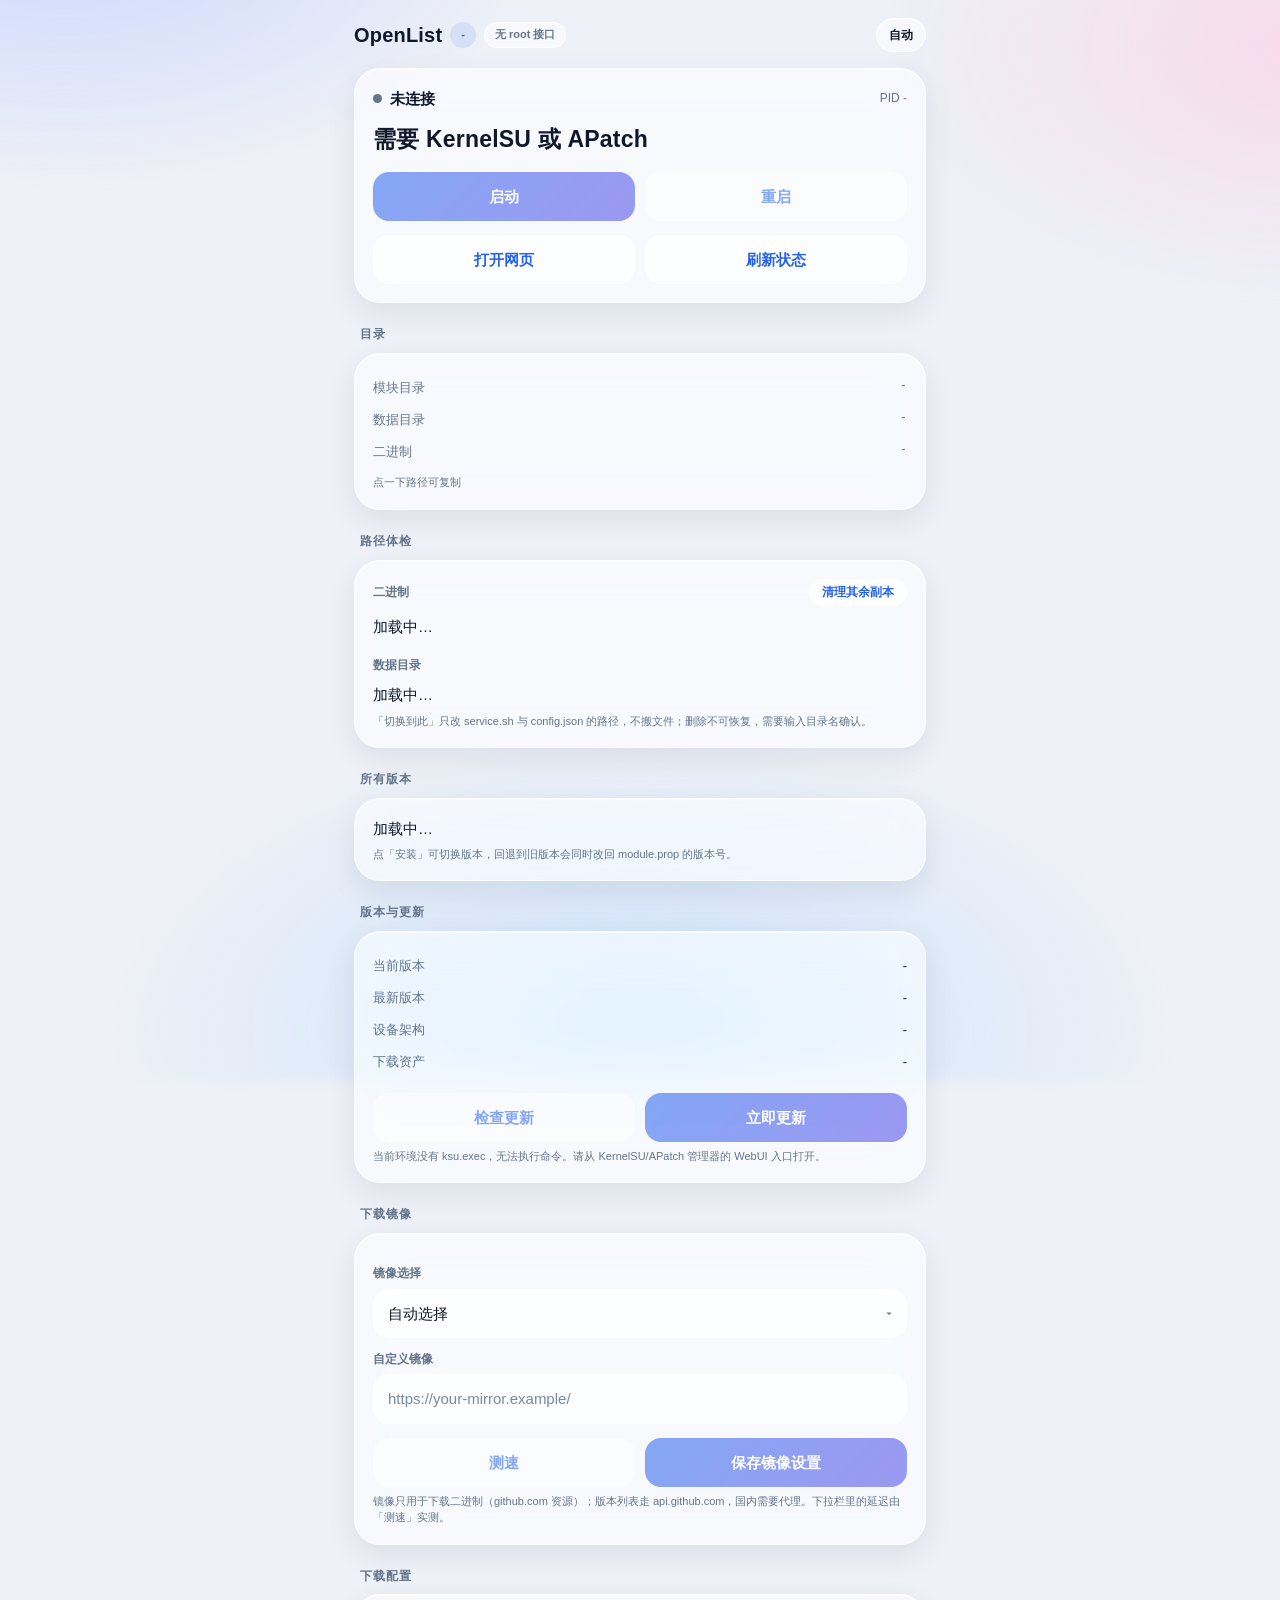
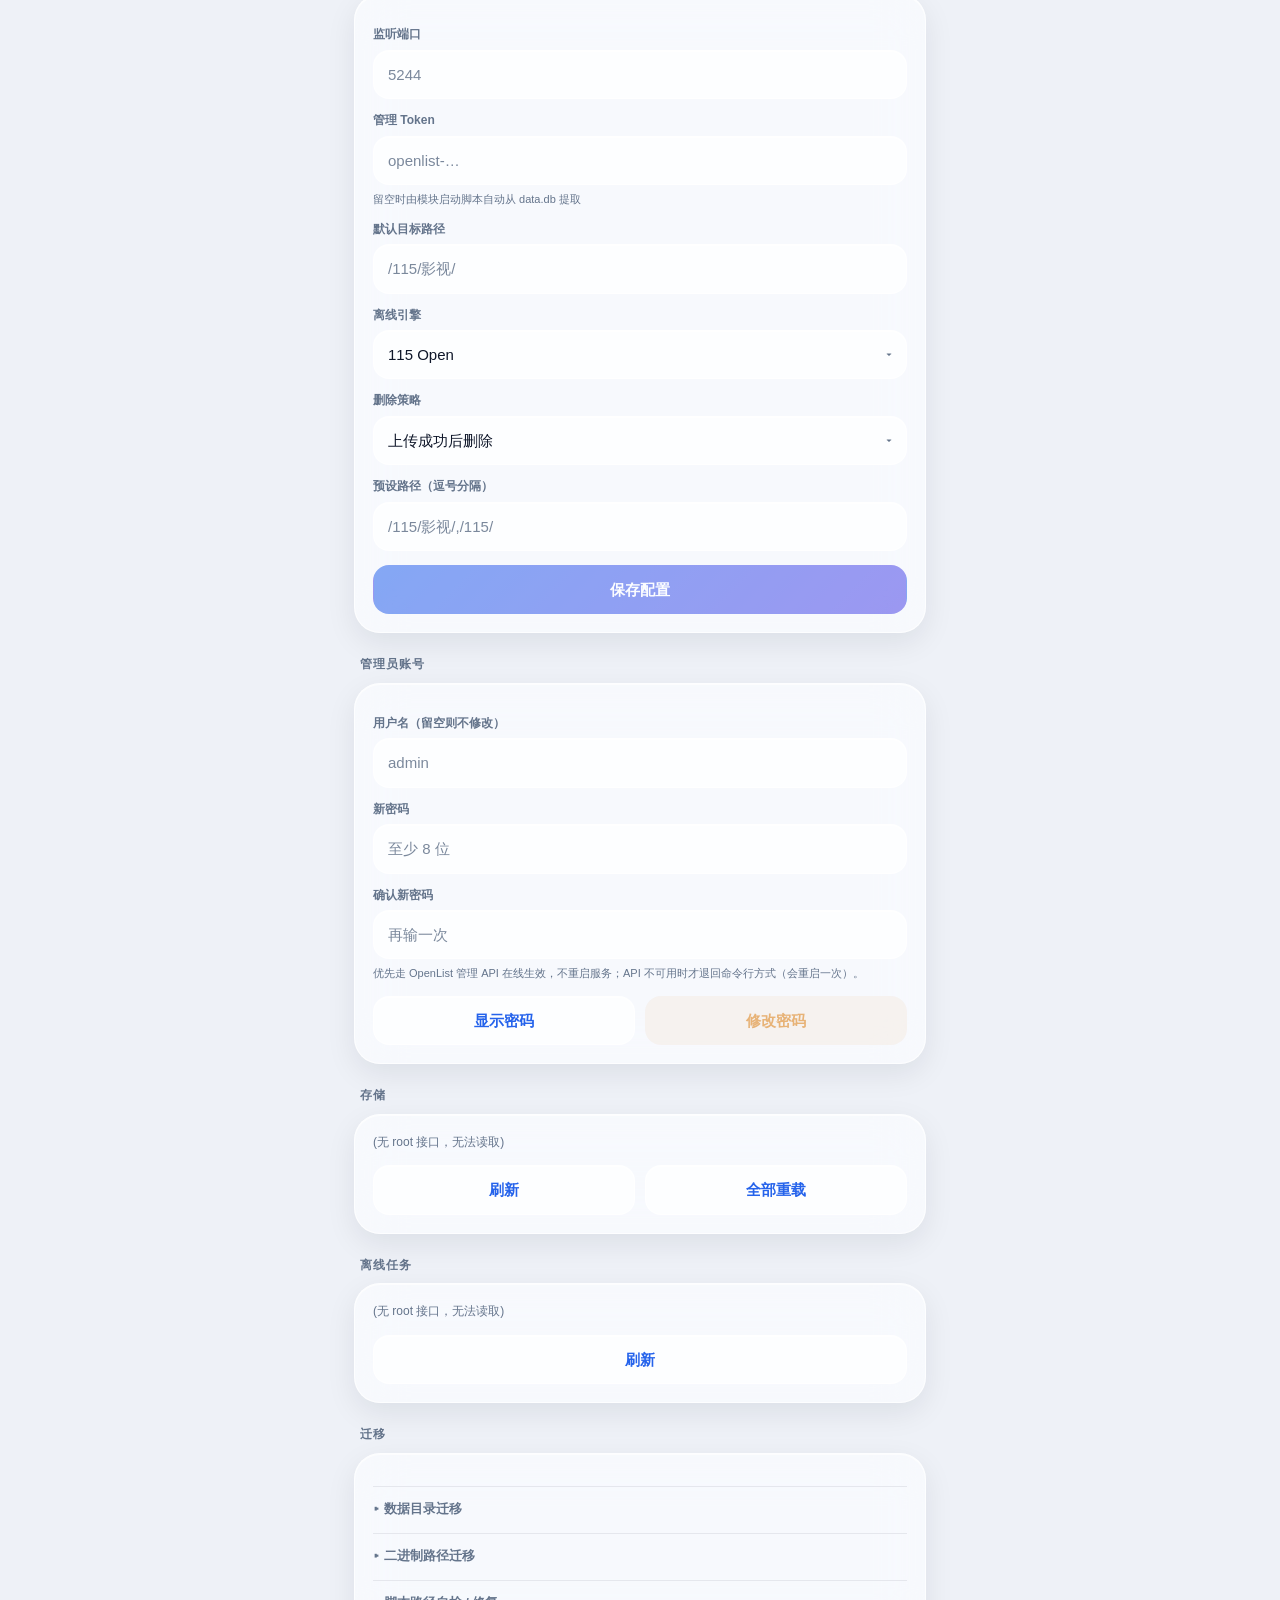
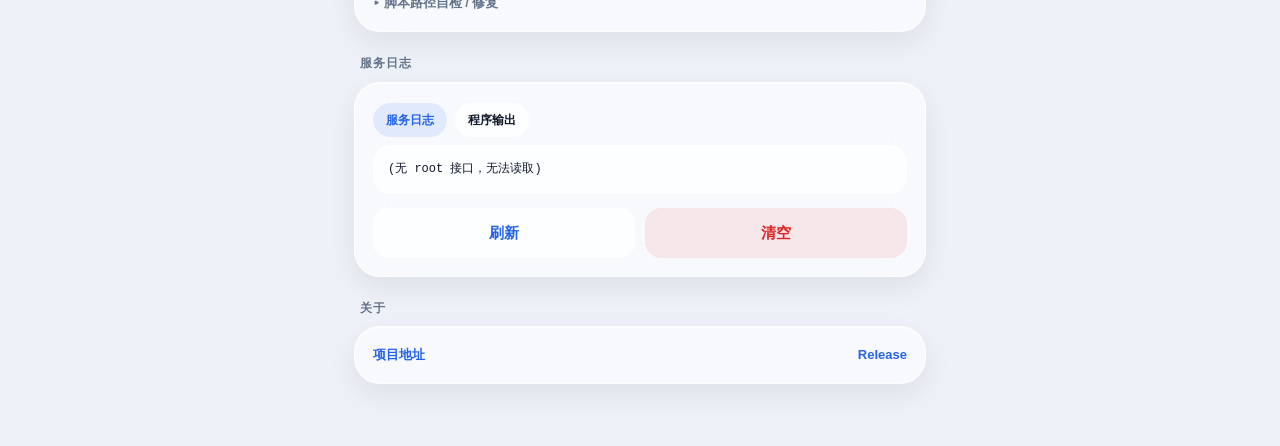
==== OpenList-Magisk/webroot/index.html @ 872f4b1c "fix(webui,update): 密码框输不进字；更新失败只剩一句空话 问题 1. 管理员账号的两个密码框（以及「管理 Token」框）在某些 WebUI 宿主里    完全输不进字符：光标可能在" ====
<!DOCTYPE html>
<html lang="zh-CN">
<head>
<meta charset="utf-8">
<meta name="viewport" content="width=device-width, initial-scale=1, viewport-fit=cover">
<title>OpenList 控制台</title>
<link rel="stylesheet" href="./style.css">
</head>
<body>

<div class="top">
  <h1>OpenList</h1>
  <span class="chip" id="verChip">-</span>
  <span class="chip gray" id="modeChip">检测中</span>
  <button class="theme-btn" id="themeBtn">自动</button>
</div>

<!-- 状态 -->
<div class="card">
  <div class="row">
    <div class="row left" style="gap:8px">
      <span class="dot" id="stateDot"></span>
      <span id="stateText" style="font-weight:600">检测中…</span>
    </div>
    <span class="muted" id="pidText">PID -</span>
  </div>
  <div class="addr" id="addrText">--</div>
  <div class="btns">
    <button id="toggleBtn" disabled>启动</button>
    <button class="ghost" id="restartBtn">重启</button>
  </div>
  <div class="btns">
    <button class="ghost" id="openBtn">打开网页</button>
    <button class="ghost" id="refreshBtn">刷新状态</button>
  </div>
</div>

<!-- 目录 -->
<h2>目录</h2>
<div class="card">
  <div class="kv"><span>模块目录</span><span class="path" id="modDirText">-</span></div>
  <div class="kv"><span>数据目录</span><span class="path" id="dataDirText">-</span></div>
  <div class="kv"><span>二进制</span><span class="path" id="binText">-</span></div>
  <div class="hint">点一下路径可复制</div>
</div>

<!-- 路径体检 -->
<h2>路径体检</h2>
<div class="card">
  <div class="scan-group">
    <div class="scan-title">
      <span>二进制</span>
      <button class="mini ghost" id="cleanBinsBtn">清理其余副本</button>
    </div>
    <div class="scan-list" id="scanBins">加载中…</div>
  </div>
  <div class="scan-group">
    <div class="scan-title"><span>数据目录</span></div>
    <div class="scan-list" id="scanData">加载中…</div>
  </div>
  <div class="hint">「切换到此」只改 service.sh 与 config.json 的路径，不搬文件；删除不可恢复，需要输入目录名确认。</div>
</div>

<!-- 所有版本 -->
<h2>所有版本</h2>
<div class="card">
  <div class="verlist" id="verList">加载中…</div>
  <div class="hint">点「安装」可切换版本，回退到旧版本会同时改回 module.prop 的版本号。</div>
</div>

<!-- 更新 -->
<h2>版本与更新</h2>
<div class="card">
  <div class="kv"><span>当前版本</span><span id="curVer">-</span></div>
  <div class="kv"><span>最新版本</span><span id="latestVer">-</span></div>
  <div class="kv"><span>设备架构</span><span id="abiText">-</span></div>
  <div class="kv"><span>下载资产</span><span id="assetText">-</span></div>
  <div class="btns">
    <button class="ghost" id="checkBtn">检查更新</button>
    <button id="updateBtn" disabled>立即更新</button>
  </div>
  <div class="progress" id="updateProgress"><i></i></div>
  <div class="hint" id="updateHint">下载与校验在服务运行中完成，仅在替换二进制前短暂停服务，启动失败会自动用 .bak 回滚。</div>
  <div class="warnbox" id="updateWarn" style="display:none"></div>
</div>

<!-- 下载镜像 -->
<h2>下载镜像</h2>
<div class="card">
  <label>镜像选择</label>
  <div class="select" id="mirrorSelect" data-value="auto">
    <button type="button" class="select-btn">自动选择</button>
    <div class="select-menu" id="mirrorMenu" hidden></div>
  </div>
  <label>自定义镜像</label>
  <input id="mirrorCustom" placeholder="https://your-mirror.example/" autocomplete="off">
  <div class="btns">
    <button class="ghost" id="mirrorPing">测速</button>
    <button id="mirrorSave">保存镜像设置</button>
  </div>
  <div class="hint">镜像只用于下载二进制（github.com 资源）；版本列表走 api.github.com，国内需要代理。下拉栏里的延迟由「测速」实测。</div>
</div>

<!-- 下载配置 -->
<h2>下载配置</h2>
<div class="card">
  <label for="cfgPort">监听端口</label>
  <input id="cfgPort" inputmode="numeric" placeholder="5244">
  <label for="cfgToken">管理 Token</label>
  <input id="cfgToken" type="text" class="mask" placeholder="openlist-…" autocomplete="off" autocapitalize="off" spellcheck="false">
  <div class="hint">留空时由模块启动脚本自动从 data.db 提取</div>
  <label for="cfgPath">默认目标路径</label>
  <input id="cfgPath" placeholder="/115/影视/">
  <label>离线引擎</label>
  <div class="select" id="toolSelect" data-value="115 Open">
    <button type="button" class="select-btn">115 Open</button>
    <div class="select-menu" hidden>
      <button type="button" data-value="115 Open">115 Open</button>
      <button type="button" data-value="115 Cloud">115 Cloud</button>
      <button type="button" data-value="PikPak">PikPak</button>
      <button type="button" data-value="qBittorrent">qBittorrent</button>
      <button type="button" data-value="Transmission">Transmission</button>
    </div>
  </div>
  <label>删除策略</label>
  <div class="select" id="policySelect" data-value="delete_on_upload_succeed">
    <button type="button" class="select-btn">上传成功后删除</button>
    <div class="select-menu" hidden>
      <button type="button" data-value="delete_on_upload_succeed">上传成功后删除</button>
      <button type="button" data-value="delete_never">从不删除</button>
      <button type="button" data-value="delete_always">总是删除</button>
    </div>
  </div>
  <label>预设路径（逗号分隔）</label>
  <input id="cfgPresets" placeholder="/115/影视/,/115/">
  <div class="btns">
    <button id="saveCfgBtn">保存配置</button>
  </div>
</div>

<!-- 改密 -->
<h2>管理员账号</h2>
<div class="card">
  <label for="newUser">用户名（留空则不修改）</label>
  <input id="newUser" type="text" autocomplete="off" autocapitalize="off" spellcheck="false" placeholder="admin">
  <label for="newPwd">新密码</label>
  <input id="newPwd" type="text" class="mask" autocomplete="off" autocapitalize="off" spellcheck="false" placeholder="至少 8 位">
  <label for="newPwd2">确认新密码</label>
  <input id="newPwd2" type="text" class="mask" autocomplete="off" autocapitalize="off" spellcheck="false" placeholder="再输一次">
  <div class="hint">优先走 OpenList 管理 API 在线生效，不重启服务；API 不可用时才退回命令行方式（会重启一次）。</div>
  <div class="btns">
    <button class="ghost" id="pwdEye" type="button">显示密码</button>
    <button class="warn" id="pwdBtn">修改密码</button>
  </div>
</div>

<!-- 存储 -->
<h2>存储</h2>
<div class="card">
  <div id="storageList" class="muted">加载中…</div>
  <div class="btns">
    <button class="ghost" id="storageRefresh">刷新</button>
    <button class="ghost" id="storageReload">全部重载</button>
  </div>
</div>

<!-- 离线任务 -->
<h2>离线任务</h2>
<div class="card">
  <div id="taskList" class="muted">加载中…</div>
  <div class="btns">
    <button class="ghost" id="taskRefresh">刷新</button>
  </div>
</div>

<!-- 迁移 -->
<h2>迁移</h2>
<div class="card">
  <details>
    <summary>数据目录迁移</summary>
    <div class="chips" id="dataDirChips">
      <button type="button" class="chip-btn" data-path="/data/adb/openlist">/data/adb/openlist</button>
      <button type="button" class="chip-btn" data-path="/sdcard/Android/openlist">/sdcard/Android/openlist</button>
    </div>
    <div class="hint">点选目标目录即可（当前使用中的不会显示）。目标必须为空目录或不存在。</div>
    <div class="warnbox">会停止服务 → 复制 → 校验文件数与 data.db → 修改 service.sh → 启动。跨分区（/data → /sdcard）会丢失属主权限，SQLite 性能也会下降。</div>
    <div class="btns"><button class="warn" id="migrateDataBtn">开始迁移</button></div>
  </details>
  <details>
    <summary>二进制路径迁移</summary>
    <div class="chips" id="binChips">
      <button type="button" class="chip-btn" data-path="/data/adb/openlist/bin/openlist">/data/adb/openlist/bin</button>
      <button type="button" class="chip-btn" data-path="/data/adb/modules/openlist/bin/openlist">模块 bin</button>
      <button type="button" class="chip-btn" data-path="/data/adb/modules/openlist/system/bin/openlist">模块 system/bin</button>
    </div>
    <div class="hint">点选目标位置即可（当前使用中的不会显示）。</div>
    <div class="warnbox">会停止服务 → 复制 → chmod → 修改 service.sh / action.sh → 删除旧位置的二进制 → 启动。</div>
    <div class="btns"><button class="warn" id="migrateBinBtn">开始迁移</button></div>
  </details>
  <details>
    <summary>脚本路径自检 / 修复</summary>
    <div class="hint">迁移后如果 service.sh、action.sh 或 config.json 还指向旧路径，点这里一次性对齐。</div>
    <div class="btns"><button class="ghost" id="fixPathsBtn">检查并修复</button></div>
  </details>
</div>

<!-- 日志 -->
<h2>服务日志</h2>
<div class="card">
  <div class="chips" id="logTabs">
    <button type="button" class="chip-btn active" data-log="service">服务日志</button>
    <button type="button" class="chip-btn" data-log="openlist">程序输出</button>
  </div>
  <pre id="logBox">加载中…</pre>
  <div class="btns">
    <button class="ghost" id="logRefresh">刷新</button>
    <button class="danger" id="logClear">清空</button>
  </div>
</div>

<!-- 关于 -->
<h2>关于</h2>
<div class="card">
  <div class="row">
    <a class="link" href="https://github.com/Alien-Et/OpenList-Magisk" target="_blank" rel="noreferrer">项目地址</a>
    <a class="link" href="https://github.com/Alien-Et/OpenList-Magisk/releases/latest" target="_blank" rel="noreferrer">Release</a>
  </div>
</div>

<div class="toast" id="toast"></div>
<script src="./app.js"></script>
</body>
</html>
---- OpenList-Magisk/webroot/style.css ----
/* OpenList WebUI - glass / large radius / auto theme */

:root,
:root[data-theme="light"]{
  color-scheme: light;
  --bg:#eef1f7;
  --blob-1:rgba(199,210,254,.85);
  --blob-2:rgba(251,207,232,.70);
  --blob-3:rgba(191,219,254,.75);
  --glass:rgba(255,255,255,.58);
  --glass-strong:rgba(255,255,255,.72);
  --glass-border:rgba(255,255,255,.72);
  --card-solid:rgba(255,255,255,.97);
  --text:#0f172a;
  --sub:#64748b;
  --line:rgba(15,23,42,.08);
  --primary:#2563eb;
  --primary-2:#4f46e5;
  --primary-soft:rgba(37,99,235,.10);
  --ok:#16a34a;
  --warn:#d97706;
  --err:#dc2626;
  --err-soft:rgba(220,38,38,.09);
  --warn-soft:rgba(217,119,6,.10);
  --shadow:0 10px 30px rgba(15,23,42,.08);
  --inner:inset 0 1px 0 rgba(255,255,255,.65);
}

:root[data-theme="dark"]{
  color-scheme: dark;
  --bg:#070a10;
  --blob-1:rgba(30,58,138,.55);
  --blob-2:rgba(76,29,149,.45);
  --blob-3:rgba(13,148,136,.35);
  --glass:rgba(22,27,38,.56);
  --glass-strong:rgba(26,32,45,.72);
  --glass-border:rgba(255,255,255,.08);
  --card-solid:#151a23;
  --text:#e8edf5;
  --sub:#94a3b8;
  --line:rgba(255,255,255,.08);
  --primary:#60a5fa;
  --primary-2:#818cf8;
  --primary-soft:rgba(96,165,250,.14);
  --ok:#4ade80;
  --warn:#fbbf24;
  --err:#f87171;
  --err-soft:rgba(248,113,113,.12);
  --warn-soft:rgba(251,191,36,.12);
  --shadow:0 18px 40px rgba(0,0,0,.45);
  --inner:inset 0 1px 0 rgba(255,255,255,.06);
}

*{box-sizing:border-box;-webkit-tap-highlight-color:transparent}
html,body{margin:0;padding:0;min-height:100%}

body{
  position:relative;
  background:var(--bg);
  color:var(--text);
  font:15px/1.55 -apple-system,BlinkMacSystemFont,"Segoe UI",Roboto,"Noto Sans SC",sans-serif;
  padding:18px 14px 48px;
  padding-bottom:calc(48px + env(safe-area-inset-bottom));
  max-width:600px;
  margin:0 auto;
  transition:background .25s ease,color .25s ease;
  overflow-x:hidden;
}

/* 背景光斑，让毛玻璃有东西可糊 */
body::before{
  content:"";
  position:fixed;
  inset:-20%;
  z-index:-1;
  pointer-events:none;
  background:
    radial-gradient(38% 30% at 18% 8%, var(--blob-1) 0%, transparent 70%),
    radial-gradient(34% 28% at 88% 18%, var(--blob-2) 0%, transparent 72%),
    radial-gradient(40% 32% at 50% 96%, var(--blob-3) 0%, transparent 74%);
  filter:blur(6px);
  transition:background .25s ease;
}

h1{font-size:20px;margin:0;font-weight:700;letter-spacing:.2px}
h2{font-size:12px;margin:22px 6px 9px;font-weight:700;color:var(--sub);letter-spacing:.08em}

.top{display:flex;align-items:center;gap:8px;margin-bottom:16px;flex-wrap:wrap}
.chip{
  font-size:11px;padding:3px 10px;border-radius:999px;
  background:var(--primary-soft);color:var(--primary);font-weight:600;
  border:1px solid transparent;
}
.chip.gray{background:var(--glass);color:var(--sub);border-color:var(--glass-border)}

.theme-btn{
  margin-left:auto;flex:none;min-width:auto;min-height:34px;
  padding:6px 12px;font-size:12px;font-weight:600;border-radius:999px;
  background:var(--glass);color:var(--text);border:1px solid var(--glass-border);
  -webkit-backdrop-filter:blur(18px) saturate(160%);
  backdrop-filter:blur(18px) saturate(160%);
  box-shadow:var(--inner);
}
.theme-btn:active{transform:scale(.96)}

/* 卡片：毛玻璃 + 大圆角 */
.card{
  position:relative;
  background:var(--glass);
  border:1px solid var(--glass-border);
  border-radius:26px;
  padding:18px;
  margin-bottom:14px;
  box-shadow:var(--shadow), var(--inner);
  -webkit-backdrop-filter:blur(24px) saturate(170%);
  backdrop-filter:blur(24px) saturate(170%);
  transition:background .25s ease,border-color .25s ease;
}

@supports not ((-webkit-backdrop-filter:blur(1px)) or (backdrop-filter:blur(1px))){
  .card,.theme-btn,.toast{background:var(--card-solid)}
}

.row{display:flex;align-items:center;justify-content:space-between;gap:10px}
.row.left{justify-content:flex-start}
.dot{width:9px;height:9px;border-radius:50%;background:var(--sub);flex:none}
.dot.on{background:var(--ok);box-shadow:0 0 0 4px rgba(74,222,128,.18)}
.dot.off{background:var(--err);box-shadow:0 0 0 4px var(--err-soft)}

.addr{font-size:23px;font-weight:700;margin:12px 0 6px;word-break:break-all;letter-spacing:.2px}
.meta{font-size:12px;color:var(--sub);display:flex;gap:14px;flex-wrap:wrap}
.meta span{max-width:100%;word-break:break-all}

.btns{display:flex;gap:10px;margin-top:14px;flex-wrap:wrap}

button{
  font:inherit;border:1px solid transparent;border-radius:16px;
  padding:12px 14px;font-weight:600;cursor:pointer;
  background:linear-gradient(135deg,var(--primary),var(--primary-2));
  color:#fff;flex:1;min-width:120px;min-height:46px;
  transition:transform .14s ease,opacity .14s ease;
  box-shadow:0 6px 16px rgba(37,99,235,.22);
}
button:active{transform:scale(.97)}
button:disabled{opacity:.55;cursor:default;transform:none;box-shadow:none}
button.ghost{
  background:var(--glass-strong);color:var(--primary);
  border-color:var(--glass-border);box-shadow:var(--inner);
}
button.danger{background:var(--err-soft);color:var(--err);border-color:transparent;box-shadow:none}
button.warn{background:var(--warn-soft);color:var(--warn);border-color:transparent;box-shadow:none}

label{display:block;font-size:12px;color:var(--sub);margin:12px 0 6px;font-weight:600}
input,select,textarea{
  width:100%;font:inherit;color:var(--text);
  background:var(--glass-strong);
  border:1px solid var(--glass-border);
  border-radius:16px;padding:12px 14px;outline:none;
  box-shadow:var(--inner);
  transition:border-color .15s ease;
}
input:focus,select:focus,textarea:focus{border-color:var(--primary)}
input::placeholder,textarea::placeholder{color:var(--sub);opacity:.85}
/* 密码类输入框不再用 type=password：部分 WebView 的自带密码管理器/自动填充
   会抢焦点甚至让输入框变成不可输入。改成 text + 文字遮罩，行为一致且可控 */
.mask{-webkit-text-security:disc}
.mask.reveal{-webkit-text-security:none}
/* 下拉框：部分 WebView 的 option 弹层不继承页面配色，单独指定 */
select{
  background:var(--card-solid);
  color:var(--text);
  -webkit-appearance:menulist;
  appearance:auto;
}
select option,
select optgroup{
  background:var(--card-solid);
  color:var(--text);
}

/* 自定义下拉：不用原生 select，避免系统弹层白底白字 */
[hidden]{display:none !important}
.select{position:relative}
.select-btn{
  flex:none;min-width:0;width:100%;
  background:var(--glass-strong);color:var(--text);
  border:1px solid var(--glass-border);border-radius:16px;
  padding:12px 14px;min-height:46px;
  display:flex;align-items:center;justify-content:space-between;
  box-shadow:var(--inner);font-weight:500;
}
.select-btn:active{transform:none}
.select-btn::after{content:"▾";color:var(--sub);margin-left:8px;font-size:12px}
.select-menu{
  position:absolute;left:0;right:0;top:calc(100% + 6px);z-index:20;
  background:var(--card-solid);border:1px solid var(--glass-border);
  border-radius:16px;padding:6px;box-shadow:var(--shadow);
  max-height:260px;overflow:auto;
}
.select-menu button{
  flex:none;min-width:0;width:100%;
  background:transparent;color:var(--text);border:0;box-shadow:none;
  border-radius:12px;padding:11px 12px;min-height:42px;
  text-align:left;font-weight:500;display:block;
}
.select-menu button:active{transform:none}
.select-menu button.active{background:var(--primary-soft);color:var(--primary)}
/* 镜像下拉：左边名字，右边延迟 */
.select-menu button{display:flex;align-items:center;justify-content:space-between;gap:10px}
.mname{min-width:0;overflow:hidden;text-overflow:ellipsis;white-space:nowrap}
.mlat{flex:none;font-size:12px;color:var(--sub);font-variant-numeric:tabular-nums}

/* 预设路径胶囊 */
.chips{display:flex;gap:8px;flex-wrap:wrap;margin:2px 0 8px}
.chip-btn{
  flex:none;min-width:0;min-height:34px;padding:7px 12px;
  font-size:12px;font-weight:600;border-radius:999px;
  background:var(--glass-strong);color:var(--text);
  border:1px solid var(--glass-border);box-shadow:none;
  text-align:left;
}
.chip-btn:active{transform:none}
.chip-btn.active{background:var(--primary-soft);color:var(--primary);border-color:transparent}
textarea{min-height:96px;font:12px/1.6 ui-monospace,SFMono-Regular,Menlo,monospace;resize:vertical}
.hint{font-size:11px;color:var(--sub);margin-top:6px;line-height:1.5}

pre{
  background:var(--glass-strong);border:1px solid var(--glass-border);
  border-radius:18px;padding:14px;
  font:12px/1.6 ui-monospace,SFMono-Regular,Menlo,monospace;
  overflow:auto;max-height:300px;white-space:pre-wrap;word-break:break-all;margin:0;
  box-shadow:var(--inner);
}

.toast{
  position:fixed;left:50%;bottom:30px;transform:translateX(-50%) translateY(14px);
  background:var(--glass-strong);color:var(--text);
  border:1px solid var(--glass-border);
  -webkit-backdrop-filter:blur(24px) saturate(170%);
  backdrop-filter:blur(24px) saturate(170%);
  padding:11px 18px;border-radius:999px;font-size:13px;font-weight:500;
  opacity:0;pointer-events:none;transition:.22s;max-width:86vw;text-align:center;
  z-index:9;box-shadow:var(--shadow);
}
.toast.show{opacity:1;transform:translateX(-50%) translateY(0)}
.toast.err{color:var(--err);border-color:rgba(248,113,113,.4)}

.link{color:var(--primary);text-decoration:none;font-size:13px;font-weight:600}
.muted{color:var(--sub);font-size:12px}

.kv{display:flex;justify-content:space-between;gap:12px;font-size:13px;padding:6px 0}
.kv span:first-child{color:var(--sub);flex:none}
.kv span:last-child{text-align:right;word-break:break-all}

.badge{font-size:11px;padding:2px 8px;border-radius:999px;background:var(--primary-soft);color:var(--primary);font-weight:600}
.badge.ok{background:rgba(22,163,74,.12);color:var(--ok)}
.badge.err{background:var(--err-soft);color:var(--err)}

details{border-top:1px solid var(--line);padding-top:12px;margin-top:14px}
summary{cursor:pointer;font-size:13px;font-weight:600;color:var(--sub);list-style:none}
summary::-webkit-details-marker{display:none}
summary::before{content:"▸ ";color:var(--sub)}
details[open] summary::before{content:"▾ "}

.warnbox{
  font-size:12px;color:var(--warn);background:var(--warn-soft);
  border:1px solid rgba(217,119,6,.22);border-radius:16px;
  padding:10px 12px;margin-top:12px;line-height:1.55;
}

.progress{height:5px;border-radius:3px;background:var(--line);overflow:hidden;margin-top:12px;display:none}
.progress.show{display:block}
.progress i{display:block;height:100%;width:35%;border-radius:3px;background:linear-gradient(90deg,var(--primary),var(--primary-2));animation:slide 1.1s infinite ease-in-out}
@keyframes slide{0%{margin-left:-35%}100%{margin-left:100%}}

@media (max-width:380px){
  body{padding:14px 10px 40px}
  .card{padding:15px;border-radius:22px}
  .addr{font-size:20px}
}

/* ---------- 目录路径 ---------- */
.path{
  font-family:ui-monospace,SFMono-Regular,Menlo,Consolas,monospace;
  font-size:12px;
  color:var(--sub);
  max-width:66%;
  word-break:break-all;
  text-align:right;
  line-height:1.45;
  cursor:pointer;
  user-select:none;
}
.path:active{opacity:.55}

/* ---------- 版本列表 ---------- */
.verlist{
  max-height:52vh;
  overflow-y:auto;
  -webkit-overflow-scrolling:touch;
}
.verrow{
  display:flex;
  align-items:center;
  gap:10px;
  padding:9px 0;
  border-bottom:1px solid var(--line);
}
.verrow:last-child{border-bottom:0}
.verrow .ver{
  font-weight:600;
  font-size:14px;
  font-variant-numeric:tabular-nums;
}
.verrow .date{
  flex:1;
  font-size:12px;
  color:var(--sub);
  font-variant-numeric:tabular-nums;
}
.verrow .chip{margin-left:auto}
button.mini{
  margin-left:auto;
  flex:0 0 auto;
  min-width:0;
  padding:5px 12px;
  font-size:12px;
  border-radius:999px;
  min-height:0;
  line-height:1.25;
}

/* ---------- 路径体检 ---------- */
.scan-group + .scan-group{margin-top:18px}
.scan-title{
  display:flex;align-items:center;justify-content:space-between;gap:10px;
  font-size:12px;font-weight:600;color:var(--sub);margin-bottom:9px;
}
.scan-list{display:flex;flex-direction:column;gap:9px}
.scanitem{
  padding:11px 13px;border-radius:18px;
  background:var(--glass-strong);
  border:1px solid var(--glass-border);
  box-shadow:var(--inner);
}
.scanpath{
  font-family:ui-monospace,SFMono-Regular,Menlo,Consolas,monospace;
  font-size:12px;color:var(--text);
  word-break:break-all;line-height:1.55;cursor:pointer;
}
.scanpath:active{opacity:.6}
.scanfoot{
  display:flex;align-items:center;gap:8px;flex-wrap:wrap;
  margin-top:9px;
}
.scanfoot .scanmeta{
  flex:1;min-width:0;font-size:12px;color:var(--sub);
  font-variant-numeric:tabular-nums;
}
.scanfoot .chip{margin:0}
.scanacts{display:flex;gap:8px;flex-wrap:wrap;margin-top:9px}
.scanconfirm{
  margin-top:10px;padding:11px 12px;border-radius:15px;
  background:var(--err-soft);
}
.scanconfirm .hint{color:var(--err);word-break:break-all;margin:0}
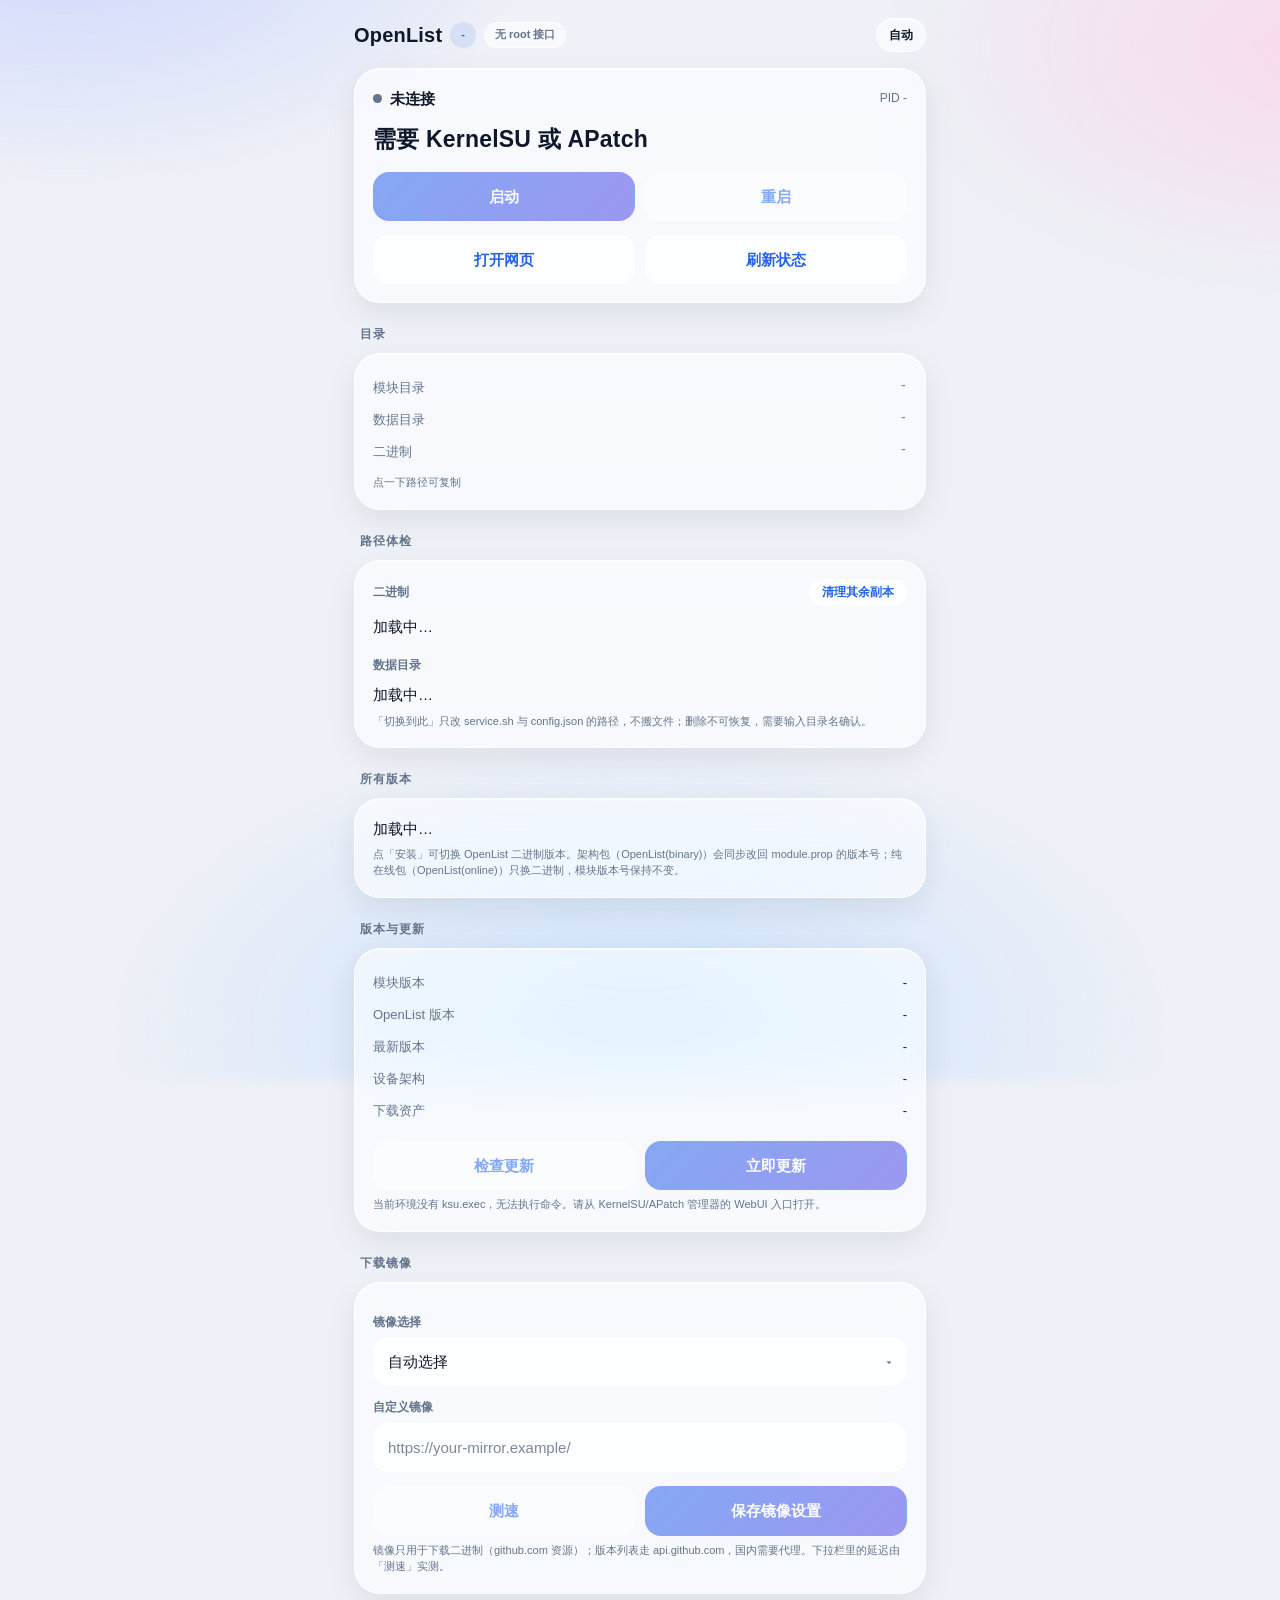
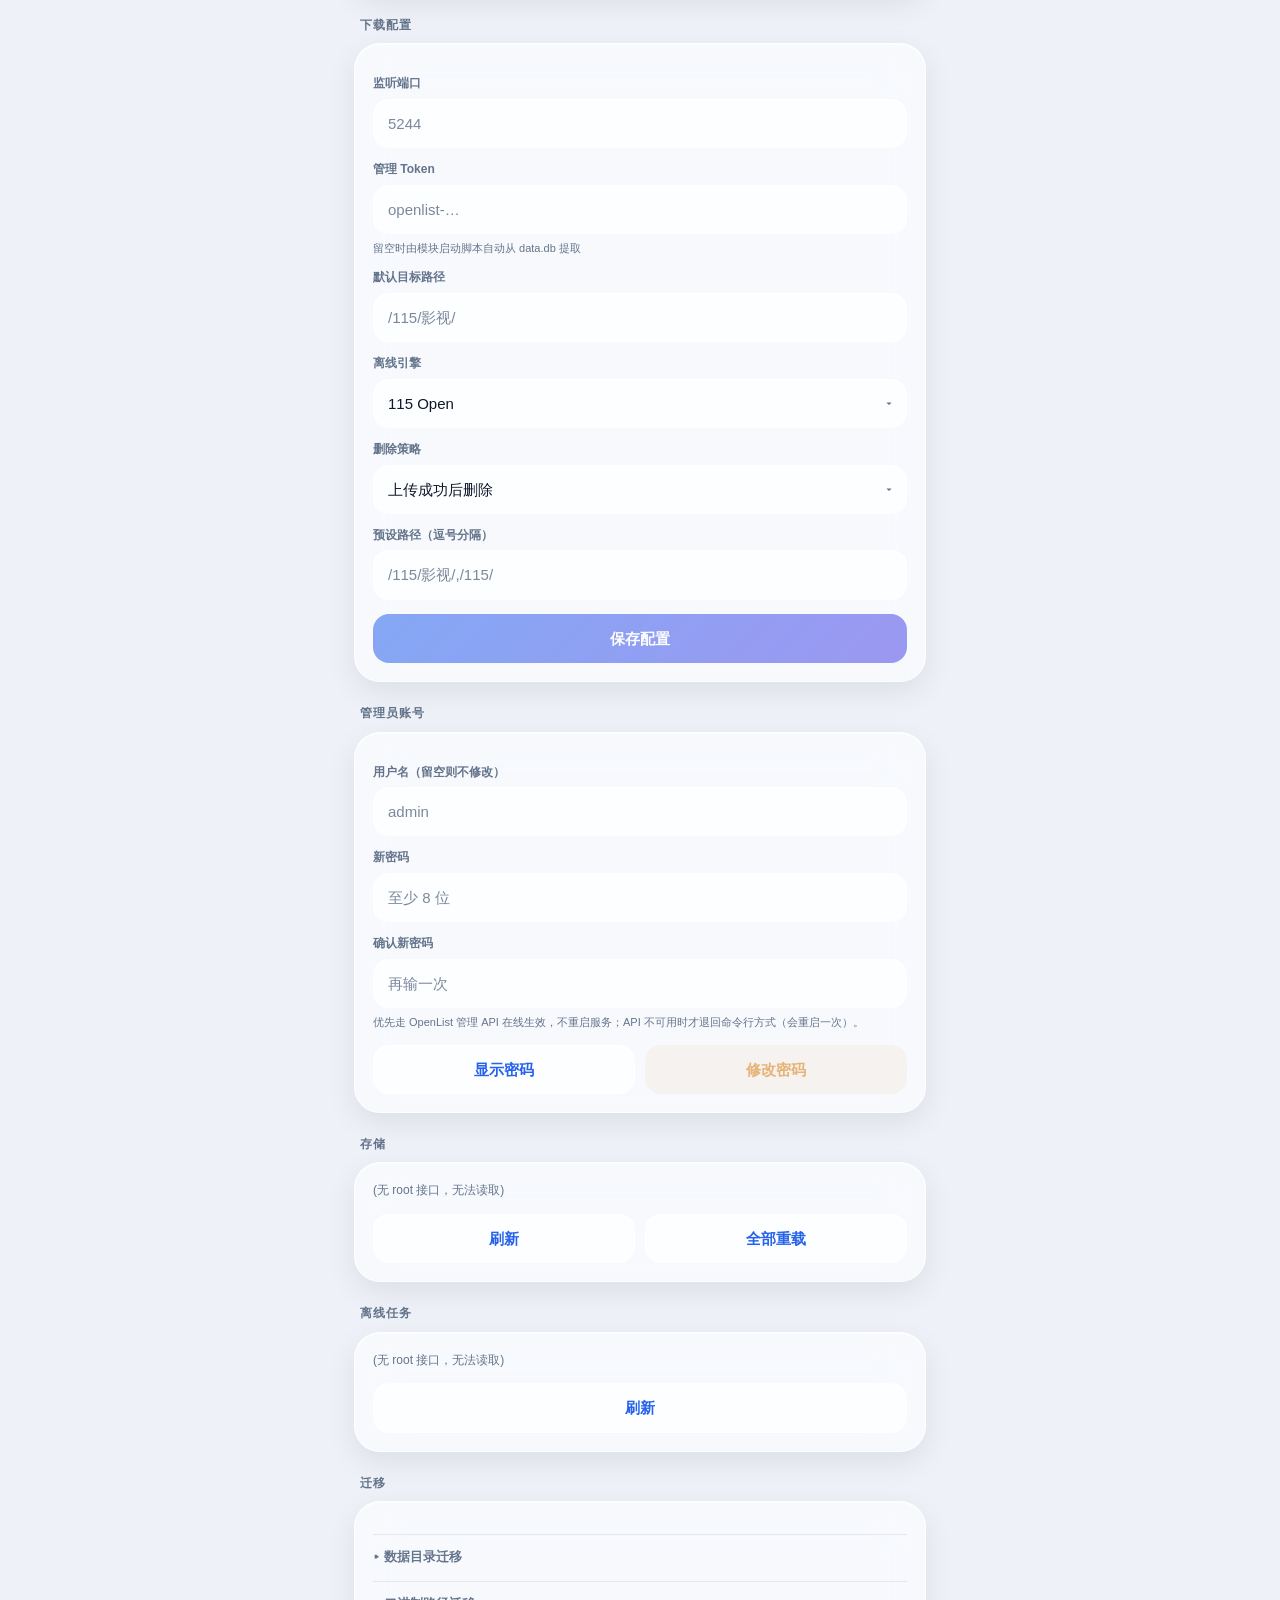
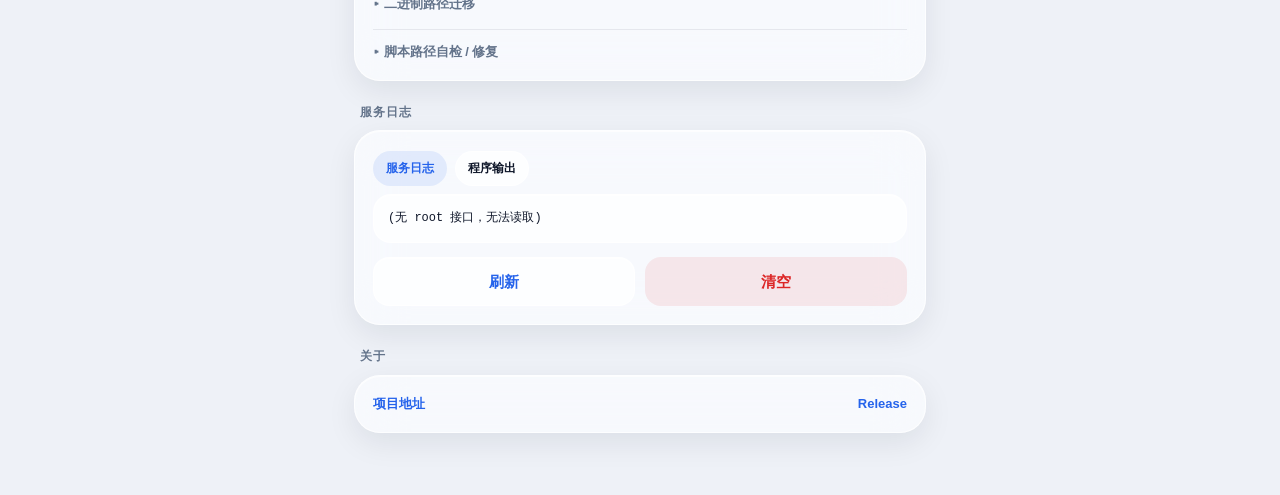
==== commit ddb74bb0: "fix(webui,install): 切换提示卡住、online 版本号被顶掉、端口改完不生效等 6 项 问题： 1. WebUI 切换 OpenList 二进制版本后，提示条一直停在「正在切换到 " ====
--- a/OpenList-Magisk/webroot/index.html
+++ b/OpenList-Magisk/webroot/index.html
@@ -65,13 +65,14 @@
 <h2>所有版本</h2>
 <div class="card">
   <div class="verlist" id="verList">加载中…</div>
-  <div class="hint">点「安装」可切换版本，回退到旧版本会同时改回 module.prop 的版本号。</div>
+  <div class="hint">点「安装」可切换 OpenList 二进制版本。架构包（OpenList(binary)）会同步改回 module.prop 的版本号；纯在线包（OpenList(online)）只换二进制，模块版本号保持不变。</div>
 </div>
 
 <!-- 更新 -->
 <h2>版本与更新</h2>
 <div class="card">
-  <div class="kv"><span>当前版本</span><span id="curVer">-</span></div>
+  <div class="kv"><span>模块版本</span><span id="modVer">-</span></div>
+  <div class="kv"><span>OpenList 版本</span><span id="curVer">-</span></div>
   <div class="kv"><span>最新版本</span><span id="latestVer">-</span></div>
   <div class="kv"><span>设备架构</span><span id="abiText">-</span></div>
   <div class="kv"><span>下载资产</span><span id="assetText">-</span></div>
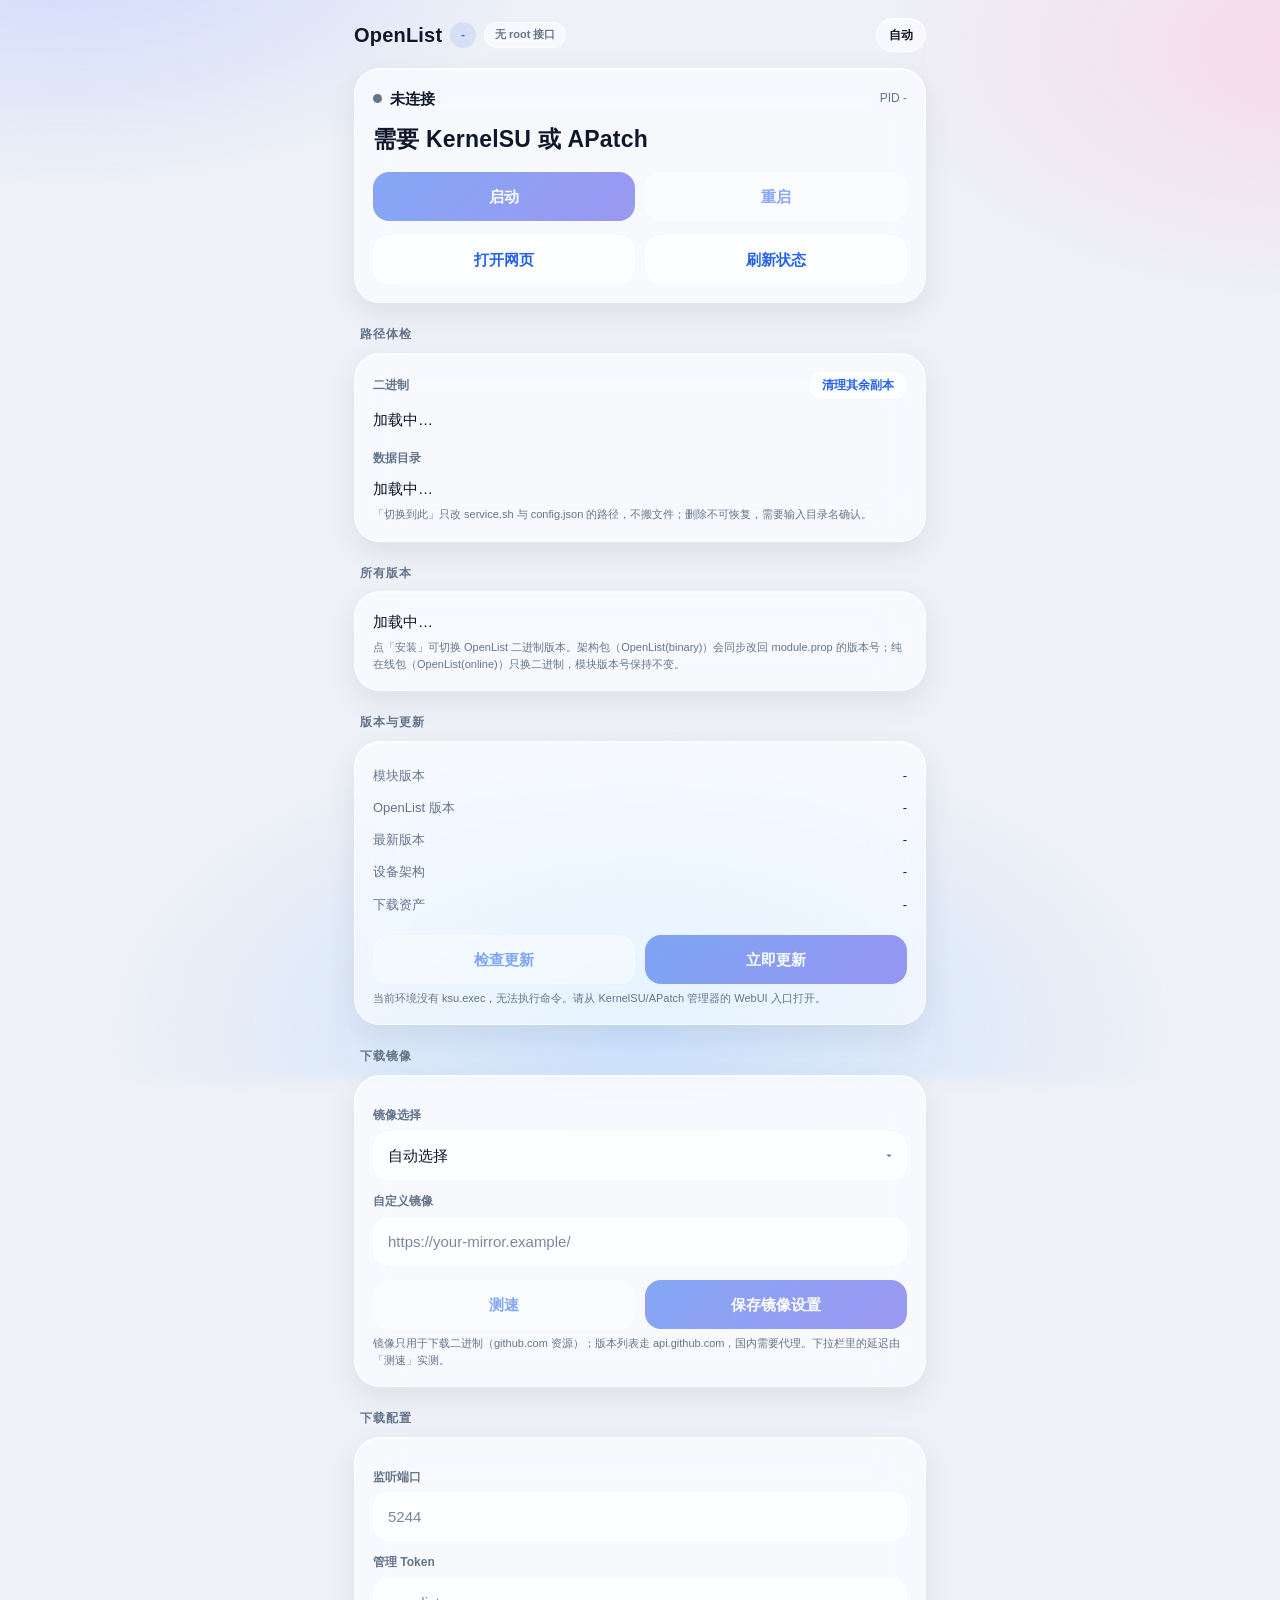
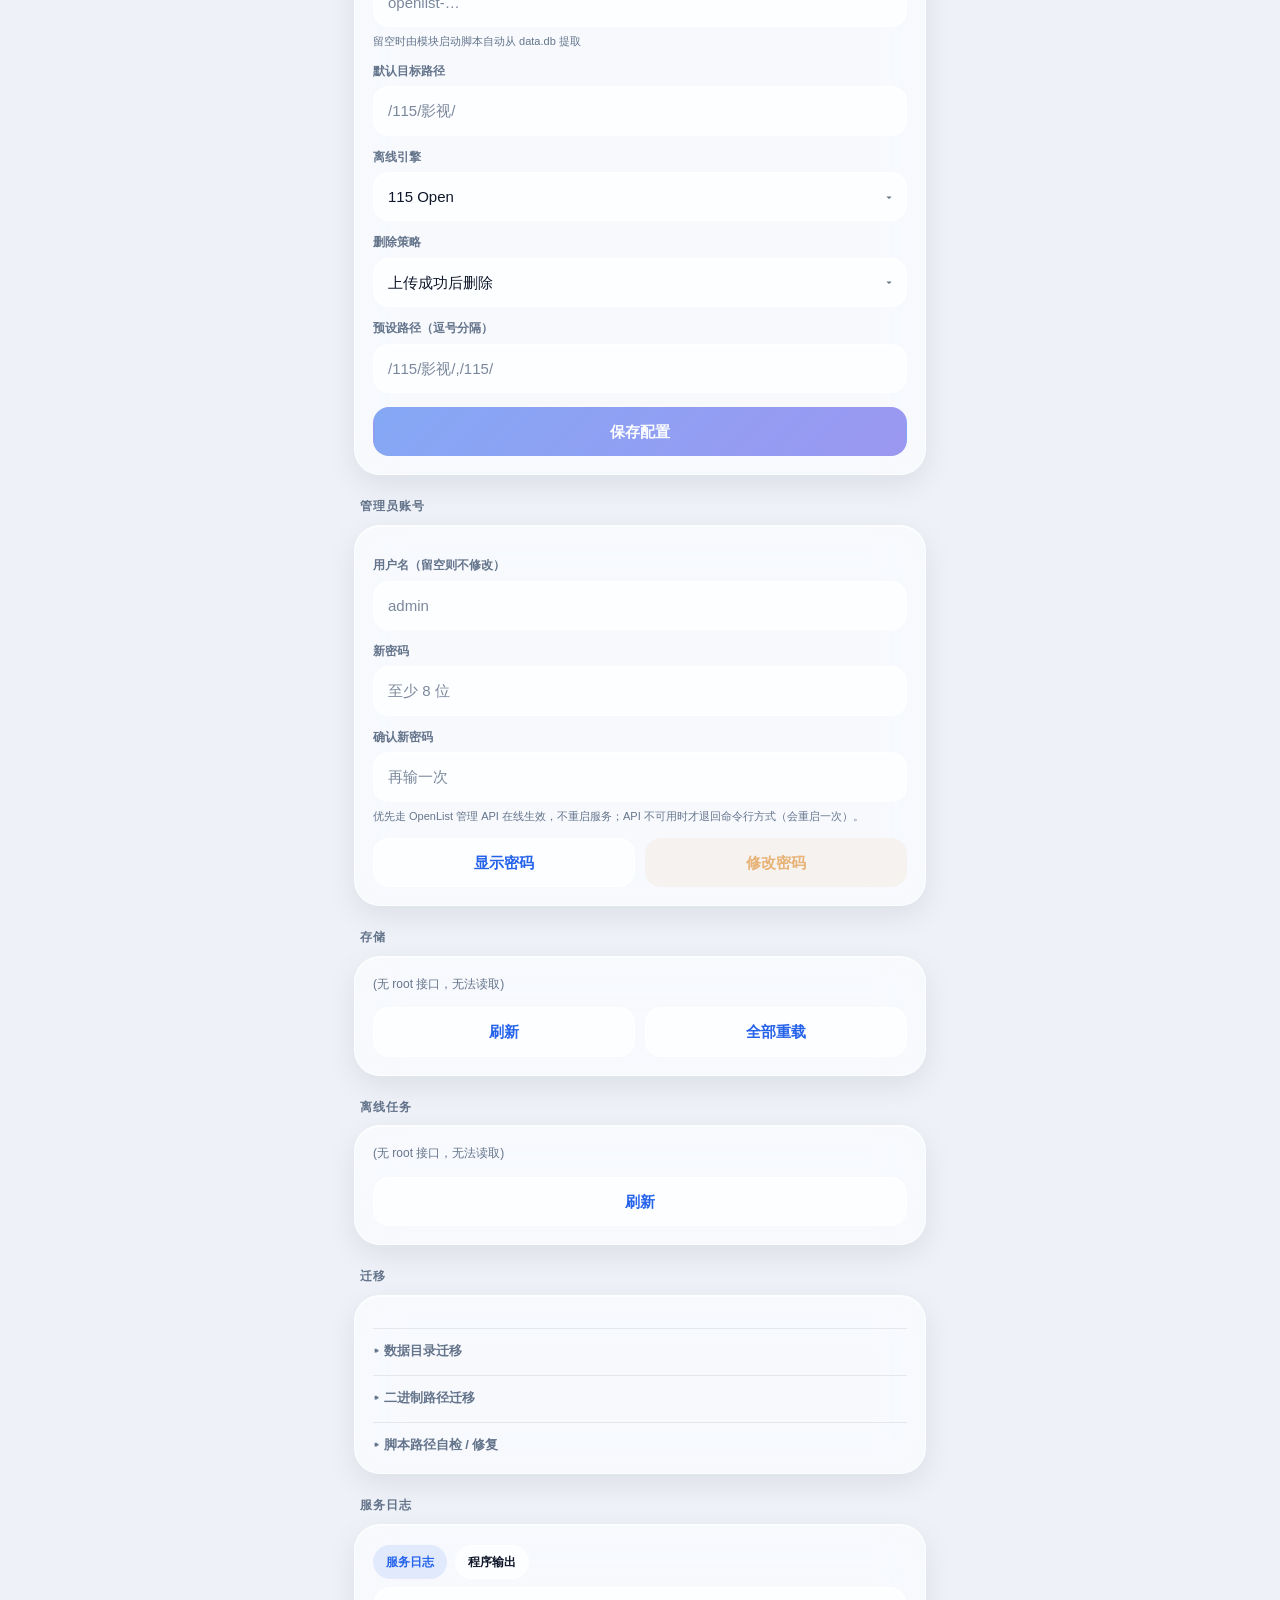
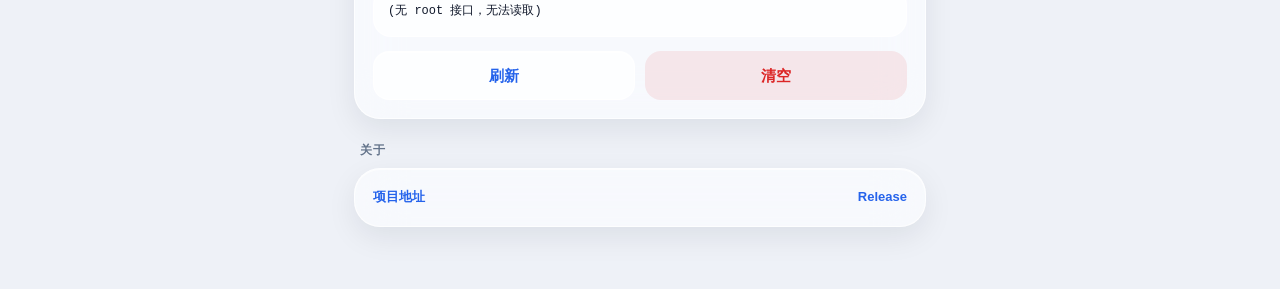
==== commit f1ef5dcc: "fix(webui): 检查更新超时 + 去掉和路径体检重复的目录卡片 问题： 1. 点「检查更新」报「命令执行超时（宿主没有返回结果）」    control.sh 里 GitHub API 的 c" ====
--- a/OpenList-Magisk/webroot/index.html
+++ b/OpenList-Magisk/webroot/index.html
@@ -33,15 +33,6 @@
     <button class="ghost" id="openBtn">打开网页</button>
     <button class="ghost" id="refreshBtn">刷新状态</button>
   </div>
-</div>
-
-<!-- 目录 -->
-<h2>目录</h2>
-<div class="card">
-  <div class="kv"><span>模块目录</span><span class="path" id="modDirText">-</span></div>
-  <div class="kv"><span>数据目录</span><span class="path" id="dataDirText">-</span></div>
-  <div class="kv"><span>二进制</span><span class="path" id="binText">-</span></div>
-  <div class="hint">点一下路径可复制</div>
 </div>
 
 <!-- 路径体检 -->
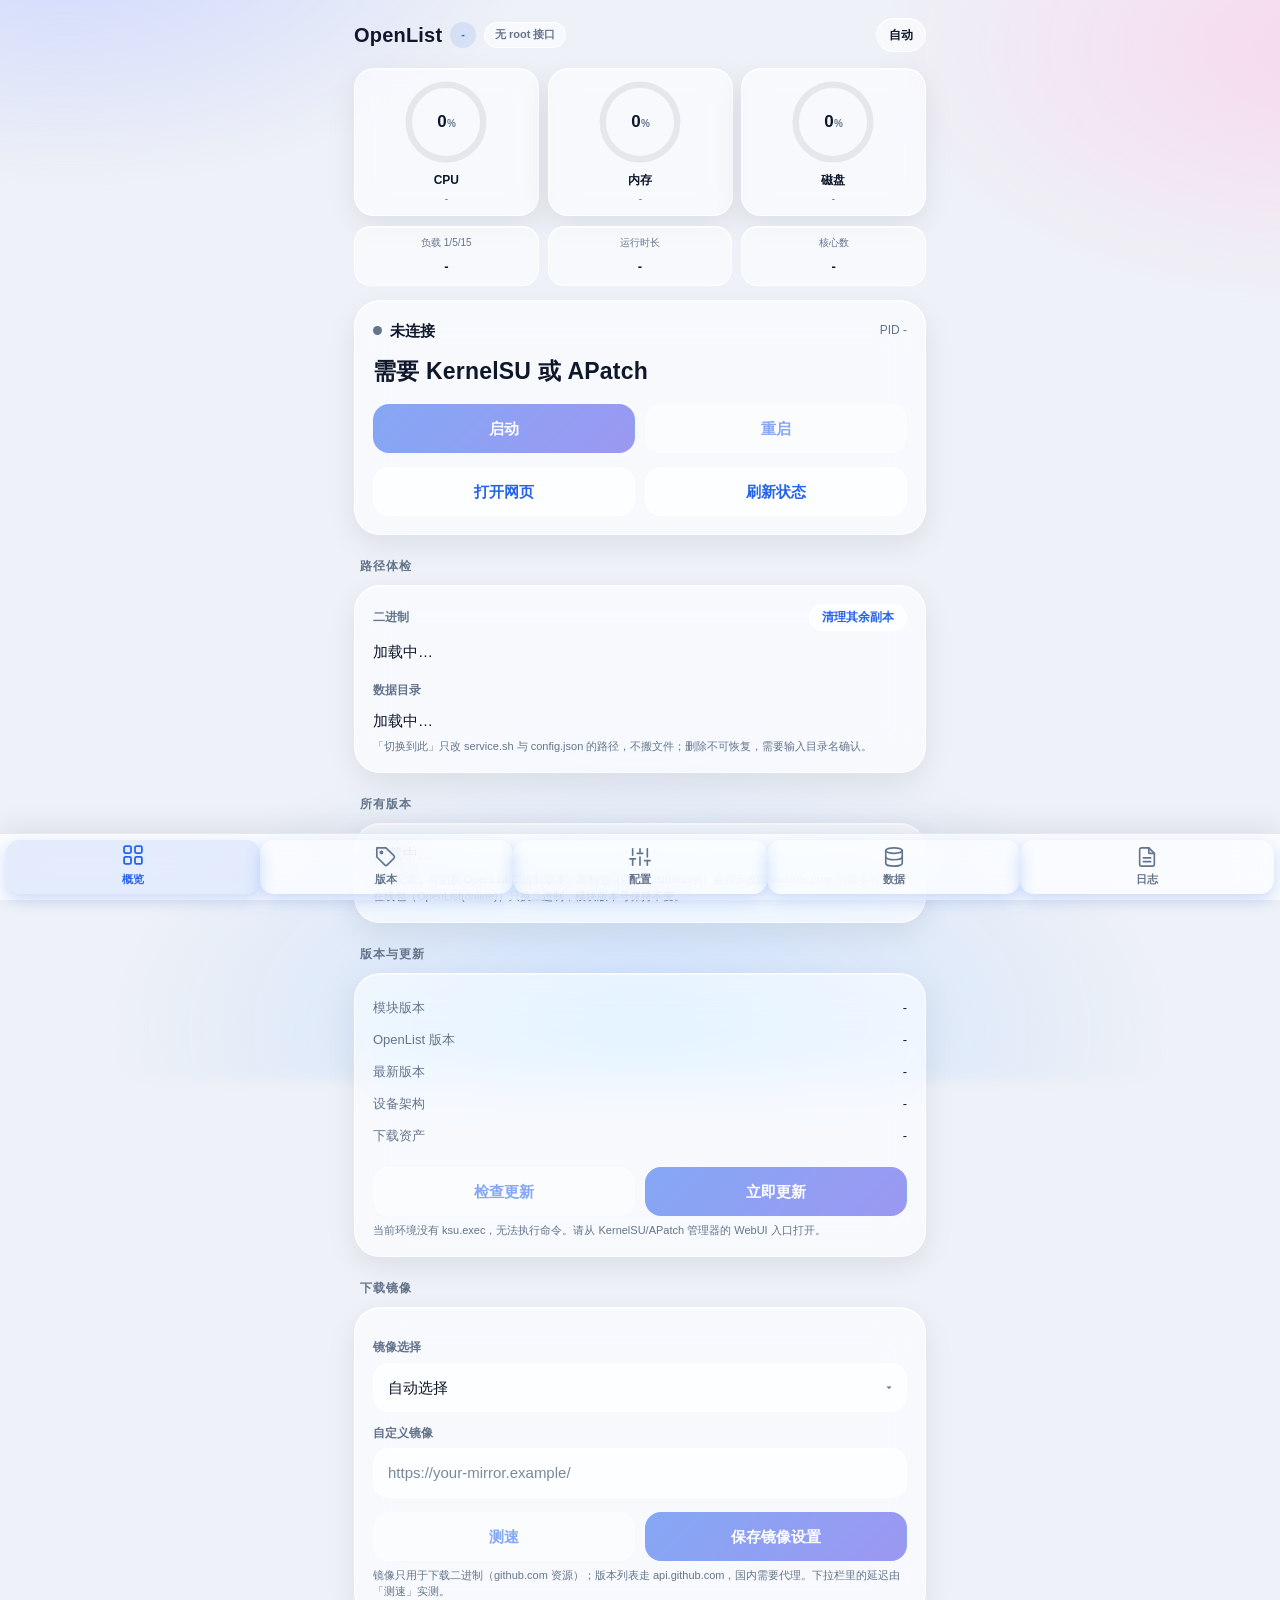
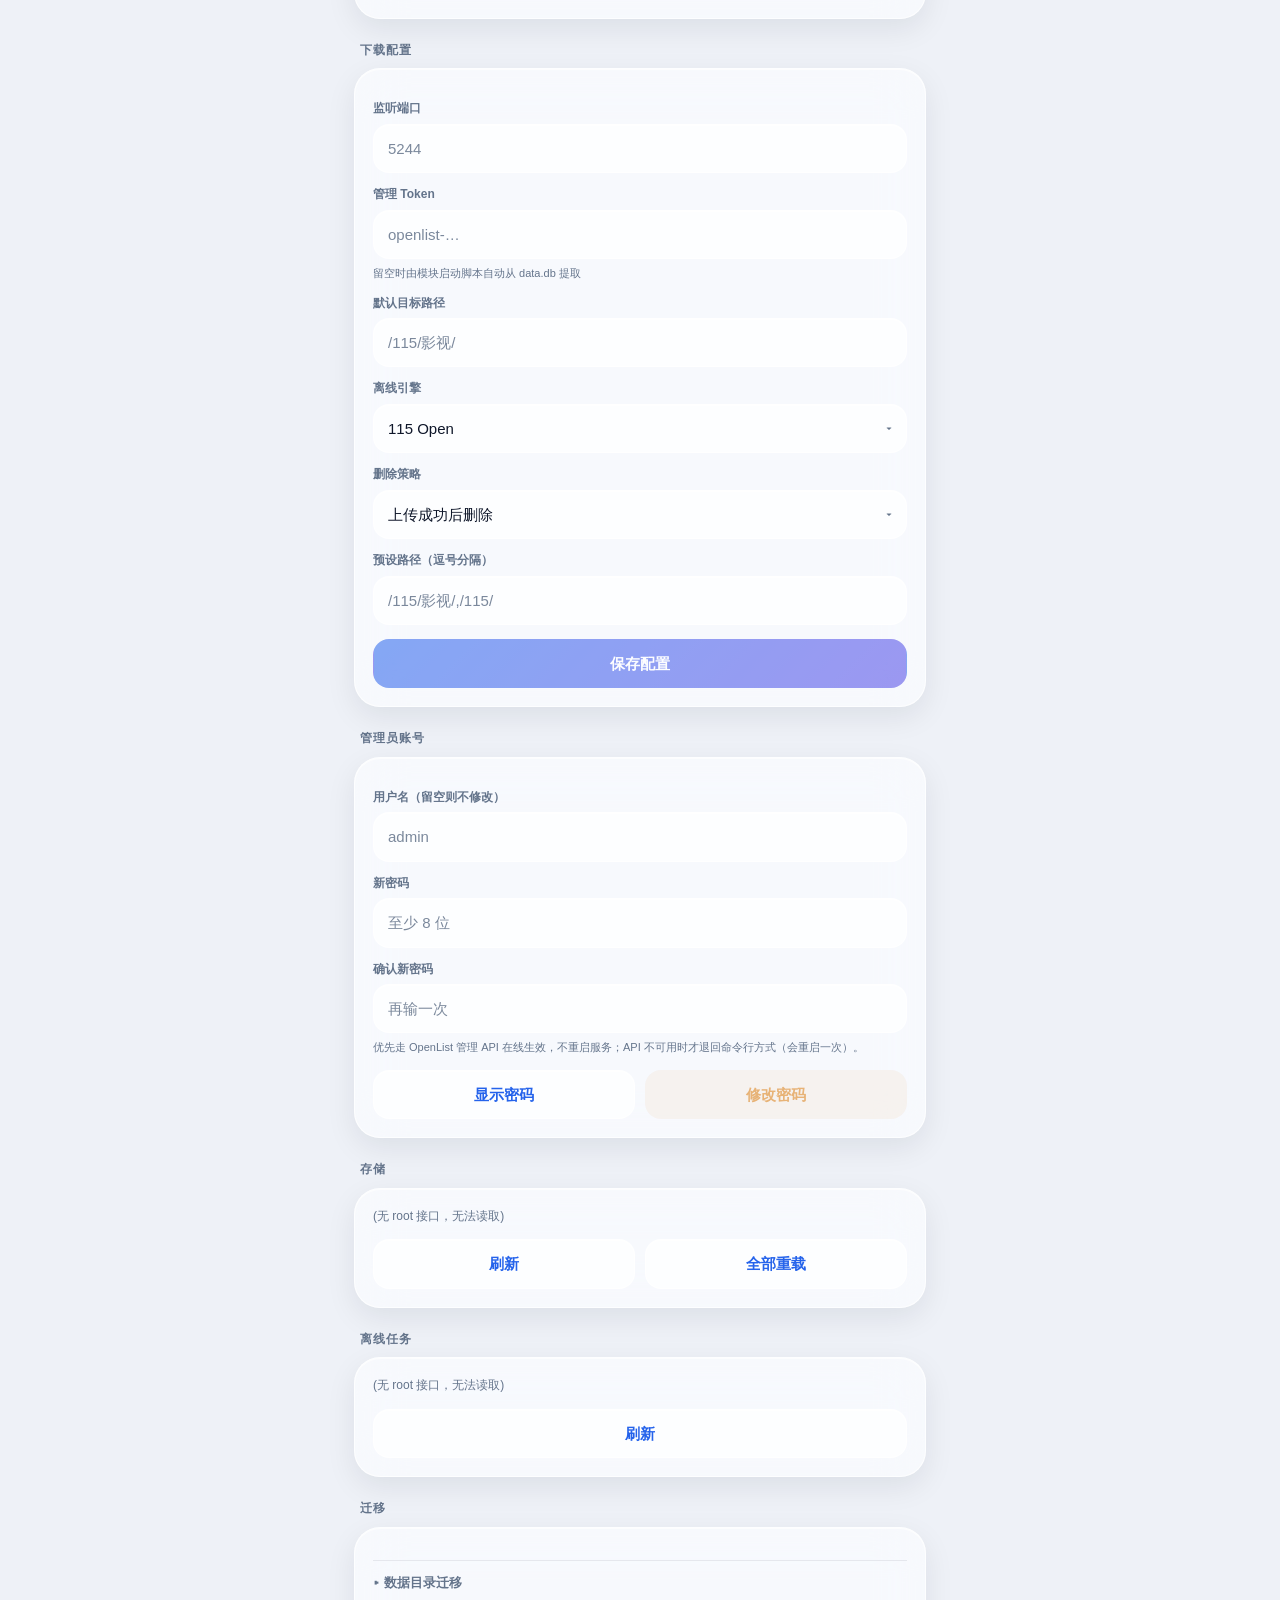
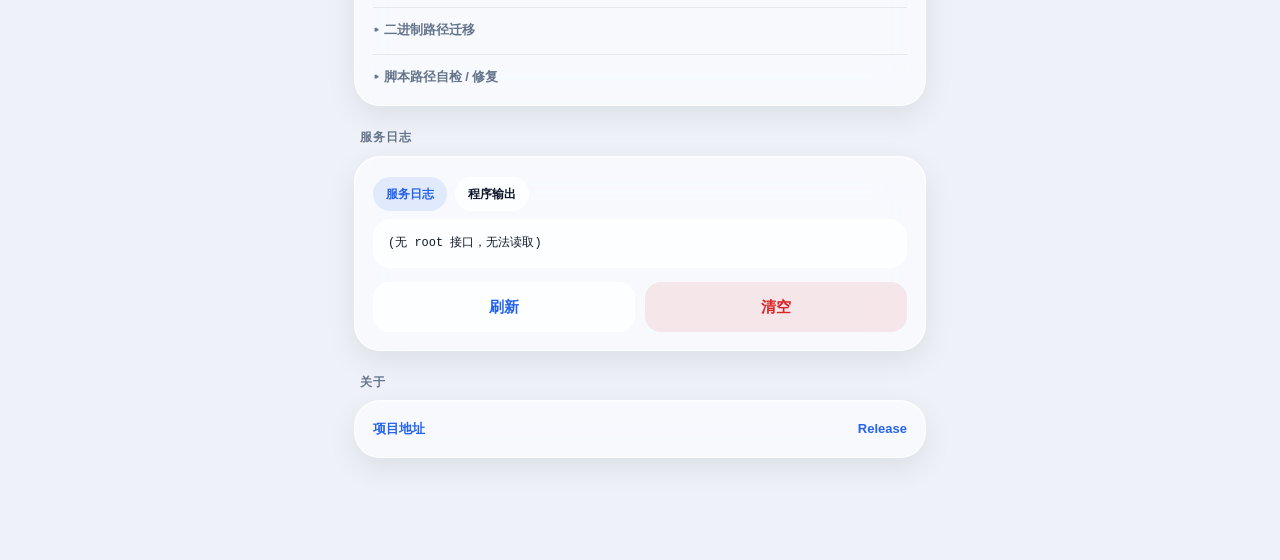
==== commit 166e924c: "feat(webui): 底部五标签导航 + 概览仪表盘 需求： - WebUI 单页 11 个区块，手机上要滚很久才能找到东西 - 概览想一眼看到 CPU / 内存 / 磁盘 / 负载  改动： -" ====
--- a/OpenList-Magisk/webroot/index.html
+++ b/OpenList-Magisk/webroot/index.html
@@ -15,8 +15,50 @@
   <button class="theme-btn" id="themeBtn">自动</button>
 </div>
 
+<!-- 概览：仪表盘 -->
+<div class="dash" data-tab="overview">
+  <div class="gauge">
+    <div class="g-wrap">
+      <svg viewBox="0 0 120 120" aria-hidden="true">
+        <circle class="g-track" cx="60" cy="60" r="52"></circle>
+        <circle class="g-bar" id="barCpu" cx="60" cy="60" r="52"></circle>
+      </svg>
+      <div class="g-txt"><b id="valCpu">0</b><i>%</i></div>
+    </div>
+    <div class="g-name">CPU</div>
+    <div class="g-sub" id="cpuDetail">-</div>
+  </div>
+  <div class="gauge">
+    <div class="g-wrap">
+      <svg viewBox="0 0 120 120" aria-hidden="true">
+        <circle class="g-track" cx="60" cy="60" r="52"></circle>
+        <circle class="g-bar mem" id="barMem" cx="60" cy="60" r="52"></circle>
+      </svg>
+      <div class="g-txt"><b id="valMem">0</b><i>%</i></div>
+    </div>
+    <div class="g-name">内存</div>
+    <div class="g-sub" id="memDetail">-</div>
+  </div>
+  <div class="gauge">
+    <div class="g-wrap">
+      <svg viewBox="0 0 120 120" aria-hidden="true">
+        <circle class="g-track" cx="60" cy="60" r="52"></circle>
+        <circle class="g-bar disk" id="barDisk" cx="60" cy="60" r="52"></circle>
+      </svg>
+      <div class="g-txt"><b id="valDisk">0</b><i>%</i></div>
+    </div>
+    <div class="g-name">磁盘</div>
+    <div class="g-sub" id="diskDetail">-</div>
+  </div>
+</div>
+<div class="dash-sub" data-tab="overview">
+  <div class="stat"><span>负载 1/5/15</span><b id="loadText">-</b></div>
+  <div class="stat"><span>运行时长</span><b id="uptimeText">-</b></div>
+  <div class="stat"><span>核心数</span><b id="coresText">-</b></div>
+</div>
+
 <!-- 状态 -->
-<div class="card">
+<div class="card" data-tab="overview">
   <div class="row">
     <div class="row left" style="gap:8px">
       <span class="dot" id="stateDot"></span>
@@ -36,8 +78,8 @@
 </div>
 
 <!-- 路径体检 -->
-<h2>路径体检</h2>
-<div class="card">
+<h2 data-tab="data">路径体检</h2>
+<div class="card" data-tab="data">
   <div class="scan-group">
     <div class="scan-title">
       <span>二进制</span>
@@ -53,15 +95,15 @@
 </div>
 
 <!-- 所有版本 -->
-<h2>所有版本</h2>
-<div class="card">
+<h2 data-tab="version">所有版本</h2>
+<div class="card" data-tab="version">
   <div class="verlist" id="verList">加载中…</div>
   <div class="hint">点「安装」可切换 OpenList 二进制版本。架构包（OpenList(binary)）会同步改回 module.prop 的版本号；纯在线包（OpenList(online)）只换二进制，模块版本号保持不变。</div>
 </div>
 
 <!-- 更新 -->
-<h2>版本与更新</h2>
-<div class="card">
+<h2 data-tab="overview">版本与更新</h2>
+<div class="card" data-tab="overview">
   <div class="kv"><span>模块版本</span><span id="modVer">-</span></div>
   <div class="kv"><span>OpenList 版本</span><span id="curVer">-</span></div>
   <div class="kv"><span>最新版本</span><span id="latestVer">-</span></div>
@@ -77,8 +119,8 @@
 </div>
 
 <!-- 下载镜像 -->
-<h2>下载镜像</h2>
-<div class="card">
+<h2 data-tab="version">下载镜像</h2>
+<div class="card" data-tab="version">
   <label>镜像选择</label>
   <div class="select" id="mirrorSelect" data-value="auto">
     <button type="button" class="select-btn">自动选择</button>
@@ -94,8 +136,8 @@
 </div>
 
 <!-- 下载配置 -->
-<h2>下载配置</h2>
-<div class="card">
+<h2 data-tab="config">下载配置</h2>
+<div class="card" data-tab="config">
   <label for="cfgPort">监听端口</label>
   <input id="cfgPort" inputmode="numeric" placeholder="5244">
   <label for="cfgToken">管理 Token</label>
@@ -131,8 +173,8 @@
 </div>
 
 <!-- 改密 -->
-<h2>管理员账号</h2>
-<div class="card">
+<h2 data-tab="config">管理员账号</h2>
+<div class="card" data-tab="config">
   <label for="newUser">用户名（留空则不修改）</label>
   <input id="newUser" type="text" autocomplete="off" autocapitalize="off" spellcheck="false" placeholder="admin">
   <label for="newPwd">新密码</label>
@@ -147,8 +189,8 @@
 </div>
 
 <!-- 存储 -->
-<h2>存储</h2>
-<div class="card">
+<h2 data-tab="data">存储</h2>
+<div class="card" data-tab="data">
   <div id="storageList" class="muted">加载中…</div>
   <div class="btns">
     <button class="ghost" id="storageRefresh">刷新</button>
@@ -157,8 +199,8 @@
 </div>
 
 <!-- 离线任务 -->
-<h2>离线任务</h2>
-<div class="card">
+<h2 data-tab="data">离线任务</h2>
+<div class="card" data-tab="data">
   <div id="taskList" class="muted">加载中…</div>
   <div class="btns">
     <button class="ghost" id="taskRefresh">刷新</button>
@@ -166,8 +208,8 @@
 </div>
 
 <!-- 迁移 -->
-<h2>迁移</h2>
-<div class="card">
+<h2 data-tab="data">迁移</h2>
+<div class="card" data-tab="data">
   <details>
     <summary>数据目录迁移</summary>
     <div class="chips" id="dataDirChips">
@@ -197,8 +239,8 @@
 </div>
 
 <!-- 日志 -->
-<h2>服务日志</h2>
-<div class="card">
+<h2 data-tab="log">服务日志</h2>
+<div class="card" data-tab="log">
   <div class="chips" id="logTabs">
     <button type="button" class="chip-btn active" data-log="service">服务日志</button>
     <button type="button" class="chip-btn" data-log="openlist">程序输出</button>
@@ -211,13 +253,55 @@
 </div>
 
 <!-- 关于 -->
-<h2>关于</h2>
-<div class="card">
+<h2 data-tab="log">关于</h2>
+<div class="card" data-tab="log">
   <div class="row">
     <a class="link" href="https://github.com/Alien-Et/OpenList-Magisk" target="_blank" rel="noreferrer">项目地址</a>
     <a class="link" href="https://github.com/Alien-Et/OpenList-Magisk/releases/latest" target="_blank" rel="noreferrer">Release</a>
   </div>
 </div>
+
+<nav class="tabbar" id="tabbar">
+  <button class="tab on" data-tab="overview">
+    <svg viewBox="0 0 24 24" fill="none" stroke="currentColor" stroke-width="1.8" stroke-linecap="round" stroke-linejoin="round">
+      <rect x="3" y="3" width="7" height="7" rx="1.5"></rect><rect x="14" y="3" width="7" height="7" rx="1.5"></rect>
+      <rect x="14" y="14" width="7" height="7" rx="1.5"></rect><rect x="3" y="14" width="7" height="7" rx="1.5"></rect>
+    </svg>
+    <span>概览</span>
+  </button>
+  <button class="tab" data-tab="version">
+    <svg viewBox="0 0 24 24" fill="none" stroke="currentColor" stroke-width="1.8" stroke-linecap="round" stroke-linejoin="round">
+      <path d="M20.59 13.41l-7.18 7.18a2 2 0 01-2.82 0L2 12V2h10l8.59 8.59a2 2 0 010 2.82z"></path>
+      <circle cx="7" cy="7" r="1.2"></circle>
+    </svg>
+    <span>版本</span>
+  </button>
+  <button class="tab" data-tab="config">
+    <svg viewBox="0 0 24 24" fill="none" stroke="currentColor" stroke-width="1.8" stroke-linecap="round" stroke-linejoin="round">
+      <line x1="4" y1="21" x2="4" y2="14"></line><line x1="4" y1="10" x2="4" y2="3"></line>
+      <line x1="12" y1="21" x2="12" y2="12"></line><line x1="12" y1="8" x2="12" y2="3"></line>
+      <line x1="20" y1="21" x2="20" y2="16"></line><line x1="20" y1="12" x2="20" y2="3"></line>
+      <line x1="1" y1="14" x2="7" y2="14"></line><line x1="9" y1="8" x2="15" y2="8"></line><line x1="17" y1="16" x2="23" y2="16"></line>
+    </svg>
+    <span>配置</span>
+  </button>
+  <button class="tab" data-tab="data">
+    <svg viewBox="0 0 24 24" fill="none" stroke="currentColor" stroke-width="1.8" stroke-linecap="round" stroke-linejoin="round">
+      <ellipse cx="12" cy="5" rx="9" ry="3"></ellipse>
+      <path d="M21 12c0 1.66-4 3-9 3s-9-1.34-9-3"></path>
+      <path d="M3 5v14c0 1.66 4 3 9 3s9-1.34 9-3V5"></path>
+    </svg>
+    <span>数据</span>
+  </button>
+  <button class="tab" data-tab="log">
+    <svg viewBox="0 0 24 24" fill="none" stroke="currentColor" stroke-width="1.8" stroke-linecap="round" stroke-linejoin="round">
+      <path d="M14 2H6a2 2 0 00-2 2v16a2 2 0 002 2h12a2 2 0 002-2V8z"></path>
+      <polyline points="14 2 14 8 20 8"></polyline>
+      <line x1="16" y1="13" x2="8" y2="13"></line><line x1="16" y1="17" x2="8" y2="17"></line>
+    </svg>
+    <span>日志</span>
+  </button>
+</nav>
 
 <div class="toast" id="toast"></div>
 <script src="./app.js"></script>
--- a/OpenList-Magisk/webroot/style.css
+++ b/OpenList-Magisk/webroot/style.css
@@ -364,3 +364,86 @@
   background:var(--err-soft);
 }
 .scanconfirm .hint{color:var(--err);word-break:break-all;margin:0}
+
+/* ── 底部导航（概览/版本/配置/数据/日志） ── */
+body{padding-bottom:calc(88px + env(safe-area-inset-bottom))}
+
+.tabbar{
+  position:fixed;left:0;right:0;bottom:0;z-index:60;
+  display:flex;align-items:stretch;
+  background:var(--glass-strong);
+  border-top:1px solid var(--line);
+  box-shadow:0 -8px 28px rgba(15,23,42,.07);
+  backdrop-filter:blur(20px) saturate(180%);
+  -webkit-backdrop-filter:blur(20px) saturate(180%);
+  padding:6px 6px calc(6px + env(safe-area-inset-bottom));
+}
+.tab{
+  flex:1;display:flex;flex-direction:column;align-items:center;gap:3px;
+  border:0;background:none;cursor:pointer;font-family:inherit;font-size:11px;
+  color:var(--sub);padding:6px 2px;border-radius:14px;
+  transition:color .18s ease,background .18s ease;
+  -webkit-tap-highlight-color:transparent;
+}
+.tab svg{width:22px;height:22px;transition:transform .2s cubic-bezier(.22,1,.36,1)}
+.tab.on{color:var(--primary);background:var(--primary-soft)}
+.tab.on svg{transform:translateY(-2px) scale(1.08)}
+.tab:active svg{transform:scale(.9)}
+
+/* 面板切换：body 上带 data-tab 时只显示对应分区 */
+body[data-tab="overview"] [data-tab]:not([data-tab="overview"]),
+body[data-tab="version"]  [data-tab]:not([data-tab="version"]),
+body[data-tab="config"]   [data-tab]:not([data-tab="config"]),
+body[data-tab="data"]     [data-tab]:not([data-tab="data"]),
+body[data-tab="log"]      [data-tab]:not([data-tab="log"]){display:none}
+
+/* ── 仪表盘 ── */
+.dash{display:grid;grid-template-columns:repeat(3,1fr);gap:9px;margin-bottom:10px}
+.gauge{
+  display:flex;flex-direction:column;align-items:center;
+  background:var(--glass);border:1px solid var(--glass-border);
+  border-radius:20px;padding:10px 4px 9px;box-shadow:var(--shadow),var(--inner);
+  backdrop-filter:blur(14px) saturate(160%);
+  -webkit-backdrop-filter:blur(14px) saturate(160%);
+  animation:gaugeIn .45s cubic-bezier(.22,1,.36,1) both;
+}
+.gauge:nth-child(2){animation-delay:.06s}
+.gauge:nth-child(3){animation-delay:.12s}
+@keyframes gaugeIn{from{opacity:0;transform:translateY(10px) scale(.96)}to{opacity:1;transform:none}}
+
+.g-wrap{position:relative;width:100%;max-width:86px;aspect-ratio:1/1}
+.g-wrap svg{display:block;width:100%;height:100%;transform:rotate(-90deg)}
+.g-track{fill:none;stroke:var(--line);stroke-width:9}
+.g-bar{
+  fill:none;stroke:var(--primary);stroke-width:9;stroke-linecap:round;
+  stroke-dasharray:326.73;stroke-dashoffset:326.73;
+  transition:stroke-dashoffset .85s cubic-bezier(.22,1,.36,1),stroke .35s ease;
+}
+.g-bar.mem{stroke:var(--primary-2)}
+.g-bar.disk{stroke:var(--ok)}
+.g-bar.warn{stroke:var(--warn)}
+.g-bar.crit{stroke:var(--err)}
+.g-txt{
+  position:absolute;inset:0;display:flex;align-items:center;justify-content:center;
+  gap:1px;font-size:17px;font-weight:700;letter-spacing:-.6px;
+  color:var(--text);font-variant-numeric:tabular-nums;pointer-events:none;
+}
+.g-txt i{font-size:10px;font-style:normal;font-weight:600;color:var(--sub);margin-top:3px}
+.g-name{margin-top:6px;font-size:12px;font-weight:600;color:var(--text)}
+.g-sub{margin-top:1px;font-size:10px;color:var(--sub);font-variant-numeric:tabular-nums}
+
+.dash-sub{
+  display:grid;grid-template-columns:repeat(3,1fr);gap:9px;margin-bottom:14px;
+  animation:gaugeIn .45s cubic-bezier(.22,1,.36,1) .18s both;
+}
+.dash-sub .stat{
+  background:var(--glass);border:1px solid var(--glass-border);border-radius:16px;
+  padding:8px 6px;text-align:center;box-shadow:var(--inner);
+}
+.dash-sub .stat span{display:block;font-size:10px;color:var(--sub);margin-bottom:3px}
+.dash-sub .stat b{font-size:13px;font-weight:700;font-variant-numeric:tabular-nums}
+
+@media (max-width:360px){
+  .g-txt{font-size:15px}
+  .g-wrap{max-width:74px}
+}
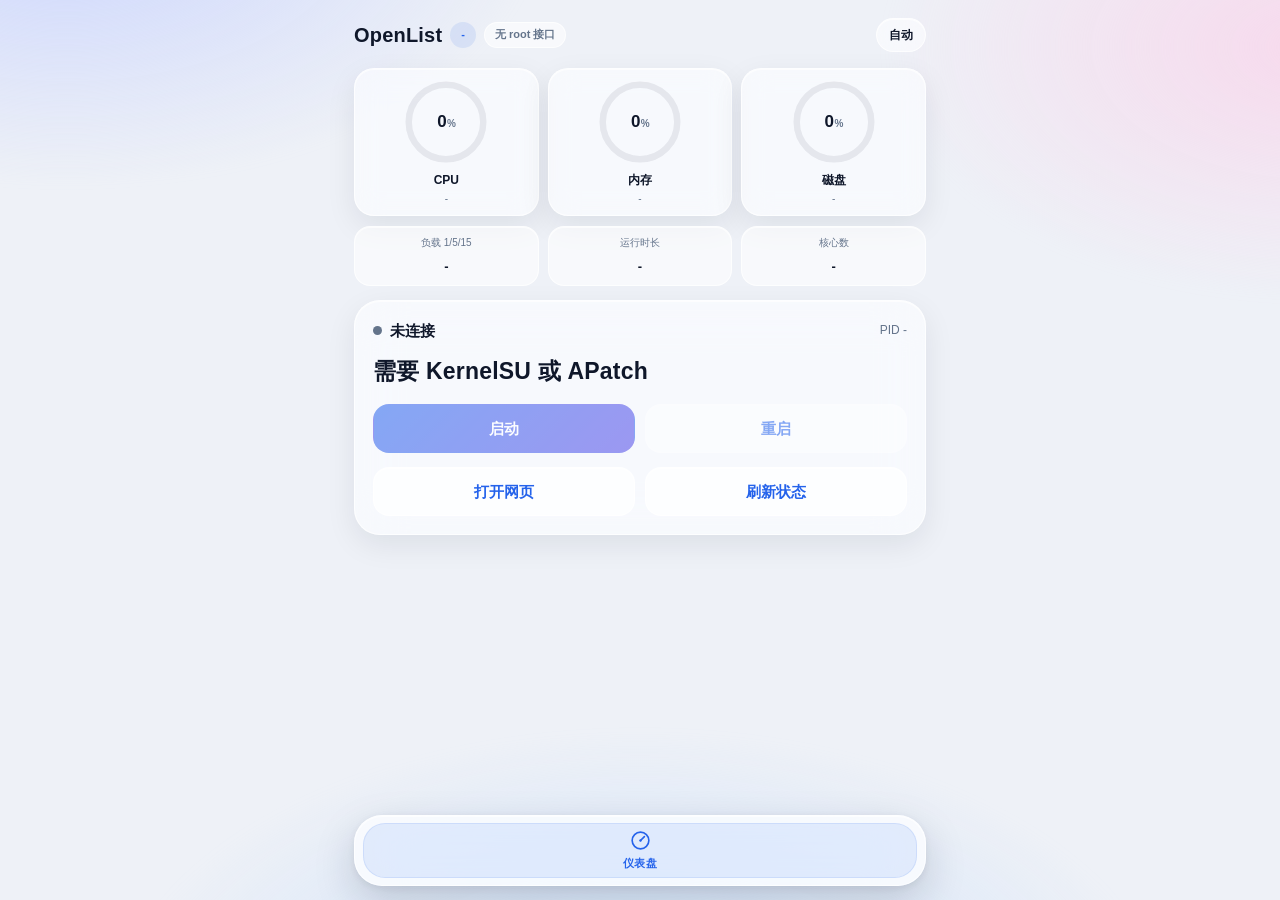
==== commit ef01eae4: "refactor(webui): 导航收敛为 4 标签 + 悬浮磨砂玻璃条，仪表盘接入 /proc 实时指标 问题 - 上一版拆了 5 个标签（overview/version/config/data" ====
--- a/OpenList-Magisk/webroot/index.html
+++ b/OpenList-Magisk/webroot/index.html
@@ -6,7 +6,8 @@
 <title>OpenList 控制台</title>
 <link rel="stylesheet" href="./style.css">
 </head>
-<body>
+<!-- data-tab 预置 dash：首屏直接只显示仪表盘，避免 JS 执行前所有面板一起闪出来 -->
+<body data-tab="dash">
 
 <div class="top">
   <h1>OpenList</h1>
@@ -16,7 +17,7 @@
 </div>
 
 <!-- 概览：仪表盘 -->
-<div class="dash" data-tab="overview">
+<div class="dash" data-tab="dash">
   <div class="gauge">
     <div class="g-wrap">
       <svg viewBox="0 0 120 120" aria-hidden="true">
@@ -51,14 +52,14 @@
     <div class="g-sub" id="diskDetail">-</div>
   </div>
 </div>
-<div class="dash-sub" data-tab="overview">
+<div class="dash-sub" data-tab="dash">
   <div class="stat"><span>负载 1/5/15</span><b id="loadText">-</b></div>
   <div class="stat"><span>运行时长</span><b id="uptimeText">-</b></div>
   <div class="stat"><span>核心数</span><b id="coresText">-</b></div>
 </div>
 
 <!-- 状态 -->
-<div class="card" data-tab="overview">
+<div class="card" data-tab="dash">
   <div class="row">
     <div class="row left" style="gap:8px">
       <span class="dot" id="stateDot"></span>
@@ -78,8 +79,8 @@
 </div>
 
 <!-- 路径体检 -->
-<h2 data-tab="data">路径体检</h2>
-<div class="card" data-tab="data">
+<h2 data-tab="config">路径体检</h2>
+<div class="card" data-tab="config">
   <div class="scan-group">
     <div class="scan-title">
       <span>二进制</span>
@@ -102,8 +103,8 @@
 </div>
 
 <!-- 更新 -->
-<h2 data-tab="overview">版本与更新</h2>
-<div class="card" data-tab="overview">
+<h2 data-tab="version">版本与更新</h2>
+<div class="card" data-tab="version">
   <div class="kv"><span>模块版本</span><span id="modVer">-</span></div>
   <div class="kv"><span>OpenList 版本</span><span id="curVer">-</span></div>
   <div class="kv"><span>最新版本</span><span id="latestVer">-</span></div>
@@ -189,8 +190,8 @@
 </div>
 
 <!-- 存储 -->
-<h2 data-tab="data">存储</h2>
-<div class="card" data-tab="data">
+<h2 data-tab="more">存储</h2>
+<div class="card" data-tab="more">
   <div id="storageList" class="muted">加载中…</div>
   <div class="btns">
     <button class="ghost" id="storageRefresh">刷新</button>
@@ -199,8 +200,8 @@
 </div>
 
 <!-- 离线任务 -->
-<h2 data-tab="data">离线任务</h2>
-<div class="card" data-tab="data">
+<h2 data-tab="more">离线任务</h2>
+<div class="card" data-tab="more">
   <div id="taskList" class="muted">加载中…</div>
   <div class="btns">
     <button class="ghost" id="taskRefresh">刷新</button>
@@ -208,8 +209,8 @@
 </div>
 
 <!-- 迁移 -->
-<h2 data-tab="data">迁移</h2>
-<div class="card" data-tab="data">
+<h2 data-tab="config">迁移</h2>
+<div class="card" data-tab="config">
   <details>
     <summary>数据目录迁移</summary>
     <div class="chips" id="dataDirChips">
@@ -239,8 +240,8 @@
 </div>
 
 <!-- 日志 -->
-<h2 data-tab="log">服务日志</h2>
-<div class="card" data-tab="log">
+<h2 data-tab="more">服务日志</h2>
+<div class="card" data-tab="more">
   <div class="chips" id="logTabs">
     <button type="button" class="chip-btn active" data-log="service">服务日志</button>
     <button type="button" class="chip-btn" data-log="openlist">程序输出</button>
@@ -253,8 +254,8 @@
 </div>
 
 <!-- 关于 -->
-<h2 data-tab="log">关于</h2>
-<div class="card" data-tab="log">
+<h2 data-tab="more">关于</h2>
+<div class="card" data-tab="more">
   <div class="row">
     <a class="link" href="https://github.com/Alien-Et/OpenList-Magisk" target="_blank" rel="noreferrer">项目地址</a>
     <a class="link" href="https://github.com/Alien-Et/OpenList-Magisk/releases/latest" target="_blank" rel="noreferrer">Release</a>
@@ -262,19 +263,22 @@
 </div>
 
 <nav class="tabbar" id="tabbar">
-  <button class="tab on" data-tab="overview">
+  <button class="tab on" data-tab="dash">
     <svg viewBox="0 0 24 24" fill="none" stroke="currentColor" stroke-width="1.8" stroke-linecap="round" stroke-linejoin="round">
-      <rect x="3" y="3" width="7" height="7" rx="1.5"></rect><rect x="14" y="3" width="7" height="7" rx="1.5"></rect>
-      <rect x="14" y="14" width="7" height="7" rx="1.5"></rect><rect x="3" y="14" width="7" height="7" rx="1.5"></rect>
+      <path d="M12 21a9 9 0 100-18 9 9 0 000 18z"></path>
+      <path d="M12 12l4.2-4.2"></path>
+      <circle cx="12" cy="12" r="1.3" fill="currentColor" stroke="none"></circle>
     </svg>
-    <span>概览</span>
+    <span>仪表盘</span>
   </button>
   <button class="tab" data-tab="version">
     <svg viewBox="0 0 24 24" fill="none" stroke="currentColor" stroke-width="1.8" stroke-linecap="round" stroke-linejoin="round">
-      <path d="M20.59 13.41l-7.18 7.18a2 2 0 01-2.82 0L2 12V2h10l8.59 8.59a2 2 0 010 2.82z"></path>
-      <circle cx="7" cy="7" r="1.2"></circle>
+      <line x1="6" y1="4" x2="6" y2="15"></line>
+      <circle cx="6" cy="18" r="3"></circle>
+      <circle cx="18" cy="6" r="3"></circle>
+      <path d="M18 9a9 9 0 01-9 9"></path>
     </svg>
-    <span>版本</span>
+    <span>版本控制</span>
   </button>
   <button class="tab" data-tab="config">
     <svg viewBox="0 0 24 24" fill="none" stroke="currentColor" stroke-width="1.8" stroke-linecap="round" stroke-linejoin="round">
@@ -285,21 +289,13 @@
     </svg>
     <span>配置</span>
   </button>
-  <button class="tab" data-tab="data">
+  <button class="tab" data-tab="more">
     <svg viewBox="0 0 24 24" fill="none" stroke="currentColor" stroke-width="1.8" stroke-linecap="round" stroke-linejoin="round">
-      <ellipse cx="12" cy="5" rx="9" ry="3"></ellipse>
-      <path d="M21 12c0 1.66-4 3-9 3s-9-1.34-9-3"></path>
-      <path d="M3 5v14c0 1.66 4 3 9 3s9-1.34 9-3V5"></path>
+      <circle cx="5" cy="12" r="1.7"></circle>
+      <circle cx="12" cy="12" r="1.7"></circle>
+      <circle cx="19" cy="12" r="1.7"></circle>
     </svg>
-    <span>数据</span>
-  </button>
-  <button class="tab" data-tab="log">
-    <svg viewBox="0 0 24 24" fill="none" stroke="currentColor" stroke-width="1.8" stroke-linecap="round" stroke-linejoin="round">
-      <path d="M14 2H6a2 2 0 00-2 2v16a2 2 0 002 2h12a2 2 0 002-2V8z"></path>
-      <polyline points="14 2 14 8 20 8"></polyline>
-      <line x1="16" y1="13" x2="8" y2="13"></line><line x1="16" y1="17" x2="8" y2="17"></line>
-    </svg>
-    <span>日志</span>
+    <span>更多</span>
   </button>
 </nav>
 
--- a/OpenList-Magisk/webroot/style.css
+++ b/OpenList-Magisk/webroot/style.css
@@ -365,37 +365,58 @@
 }
 .scanconfirm .hint{color:var(--err);word-break:break-all;margin:0}
 
-/* ── 底部导航（概览/版本/配置/数据/日志） ── */
-body{padding-bottom:calc(88px + env(safe-area-inset-bottom))}
+/* ── 底部悬浮导航（大圆角 / 磨砂玻璃） ── */
+body{padding-bottom:calc(116px + env(safe-area-inset-bottom))}
 
 .tabbar{
-  position:fixed;left:0;right:0;bottom:0;z-index:60;
-  display:flex;align-items:stretch;
+  position:fixed;
+  /* 居中限宽：宽屏（平板/桌面浏览器）下不会拉成一条横贯全屏，和 600px 宽的内容对齐 */
+  left:50%;width:calc(100% - 28px);max-width:572px;
+  transform:translateX(-50%);
+  bottom:calc(14px + env(safe-area-inset-bottom));
+  z-index:60;
+  display:flex;align-items:stretch;gap:2px;
   background:var(--glass-strong);
-  border-top:1px solid var(--line);
-  box-shadow:0 -8px 28px rgba(15,23,42,.07);
-  backdrop-filter:blur(20px) saturate(180%);
-  -webkit-backdrop-filter:blur(20px) saturate(180%);
-  padding:6px 6px calc(6px + env(safe-area-inset-bottom));
-}
+  border:1px solid var(--glass-border);
+  border-radius:28px;
+  box-shadow:0 16px 42px rgba(15,23,42,.17), 0 2px 10px rgba(15,23,42,.07), var(--inner);
+  backdrop-filter:blur(28px) saturate(190%);
+  -webkit-backdrop-filter:blur(28px) saturate(190%);
+  padding:7px 8px;
+  transition:transform .28s cubic-bezier(.22,1,.36,1), box-shadow .28s ease;
+}
+.tabbar.up{
+  transform:translateX(-50%) translateY(-3px);
+  box-shadow:0 20px 52px rgba(15,23,42,.22), 0 2px 10px rgba(15,23,42,.09), var(--inner);
+}
+
 .tab{
-  flex:1;display:flex;flex-direction:column;align-items:center;gap:3px;
-  border:0;background:none;cursor:pointer;font-family:inherit;font-size:11px;
-  color:var(--sub);padding:6px 2px;border-radius:14px;
-  transition:color .18s ease,background .18s ease;
+  flex:1;position:relative;
+  display:flex;flex-direction:column;align-items:center;gap:3px;
+  border:0;background:none;cursor:pointer;font-family:inherit;
+  font-size:10.5px;letter-spacing:.2px;
+  color:var(--sub);
+  padding:8px 2px 7px;border-radius:22px;
+  transition:color .2s ease,background .2s ease;
   -webkit-tap-highlight-color:transparent;
 }
-.tab svg{width:22px;height:22px;transition:transform .2s cubic-bezier(.22,1,.36,1)}
-.tab.on{color:var(--primary);background:var(--primary-soft)}
-.tab.on svg{transform:translateY(-2px) scale(1.08)}
+.tab svg{
+  width:21px;height:21px;
+  transition:transform .26s cubic-bezier(.22,1,.36,1);
+}
+.tab.on{
+  color:var(--primary);
+  background:var(--primary-soft);
+  box-shadow:inset 0 0 0 1px rgba(37,99,235,.10);
+}
+.tab.on svg{transform:translateY(-1px) scale(1.06)}
 .tab:active svg{transform:scale(.9)}
 
 /* 面板切换：body 上带 data-tab 时只显示对应分区 */
-body[data-tab="overview"] [data-tab]:not([data-tab="overview"]),
-body[data-tab="version"]  [data-tab]:not([data-tab="version"]),
-body[data-tab="config"]   [data-tab]:not([data-tab="config"]),
-body[data-tab="data"]     [data-tab]:not([data-tab="data"]),
-body[data-tab="log"]      [data-tab]:not([data-tab="log"]){display:none}
+body[data-tab="dash"]    [data-tab]:not([data-tab="dash"]),
+body[data-tab="version"] [data-tab]:not([data-tab="version"]),
+body[data-tab="config"]  [data-tab]:not([data-tab="config"]),
+body[data-tab="more"]    [data-tab]:not([data-tab="more"]){display:none}
 
 /* ── 仪表盘 ── */
 .dash{display:grid;grid-template-columns:repeat(3,1fr);gap:9px;margin-bottom:10px}
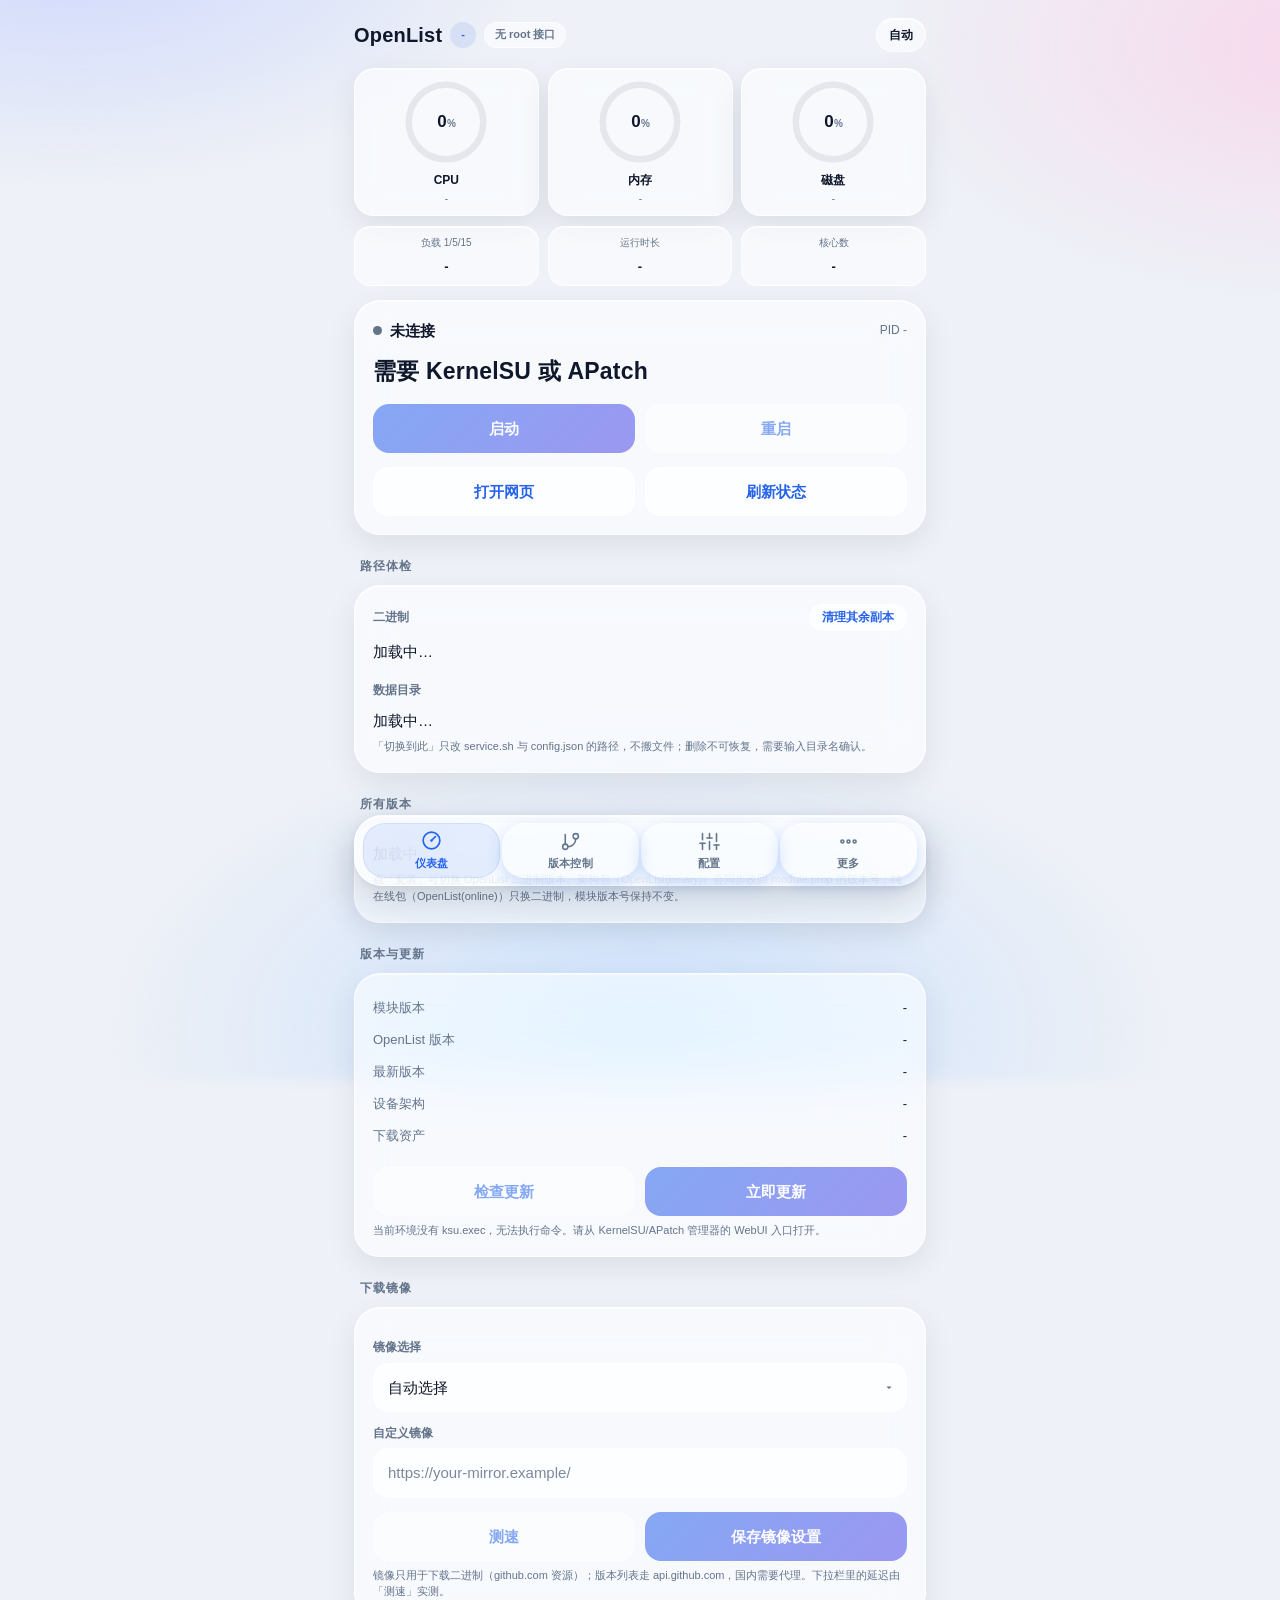
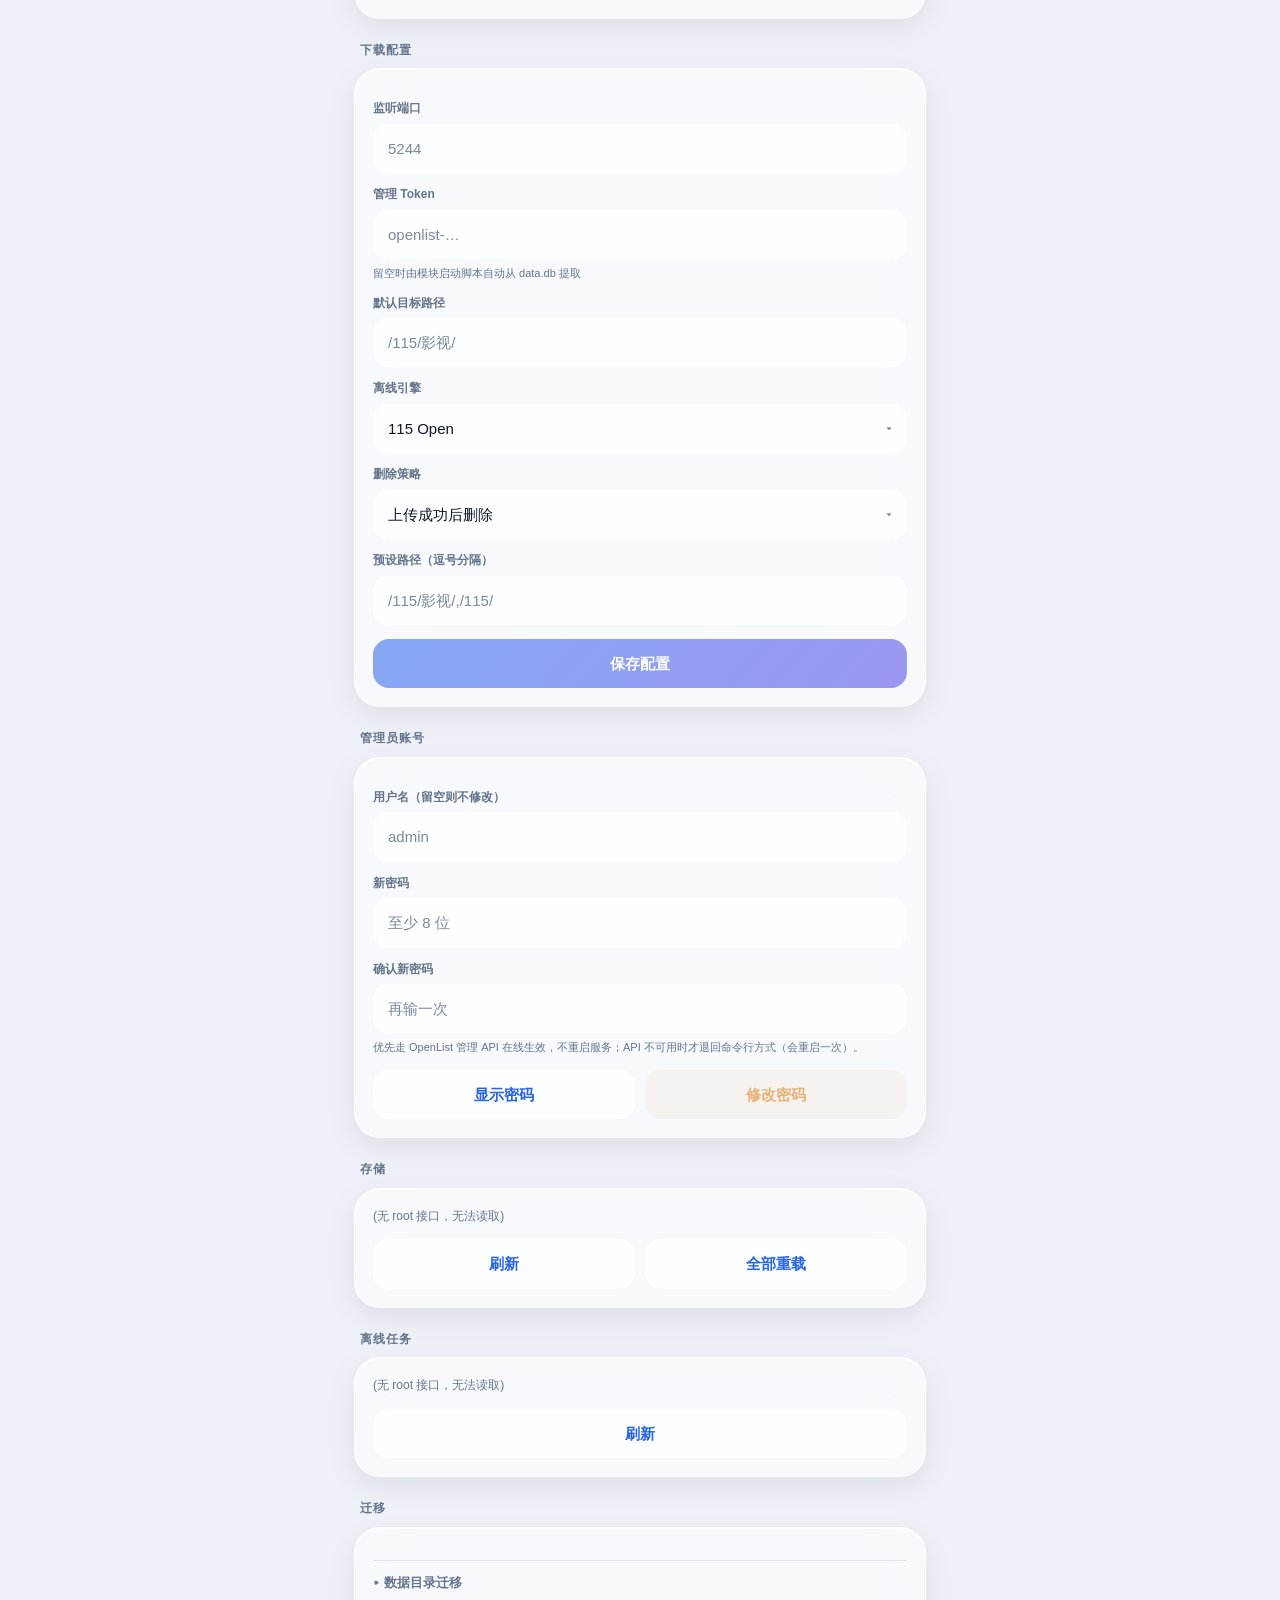
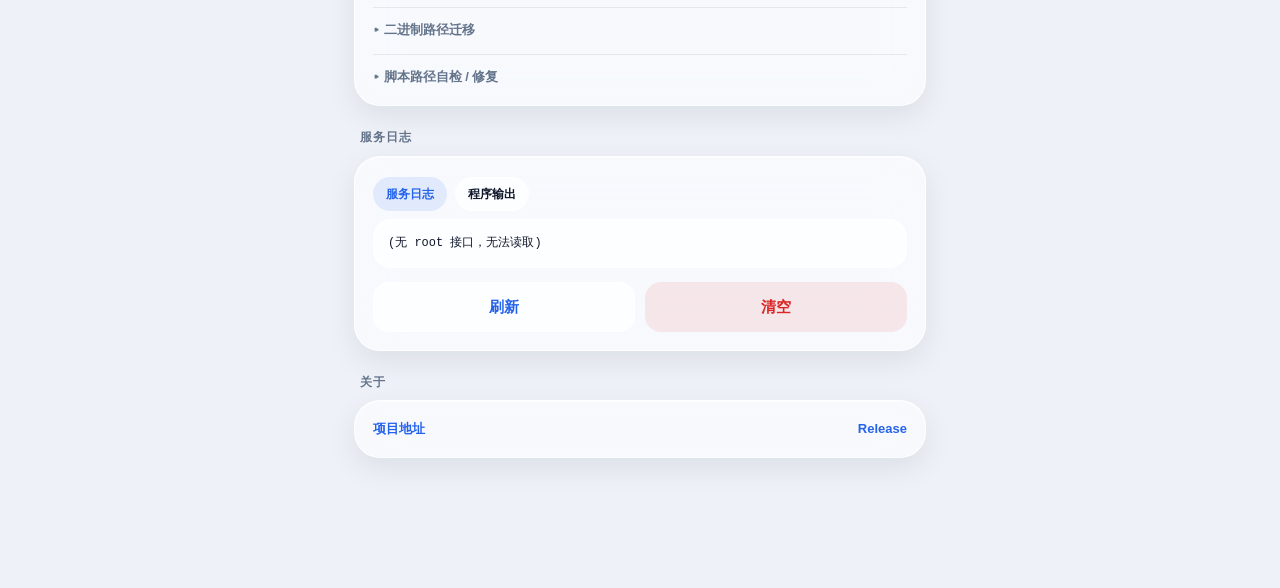
==== commit 47405c18: "fix(webui): 导航只剩一个按钮——面板与按钮的属性语义拆开 问题 - 底部导航只渲染出「仪表盘」一个按钮，另外三个（版本控制/配置/更多）消失。 - 根因：面板显隐用的是   body[da" ====
--- a/OpenList-Magisk/webroot/index.html
+++ b/OpenList-Magisk/webroot/index.html
@@ -7,7 +7,7 @@
 <link rel="stylesheet" href="./style.css">
 </head>
 <!-- data-tab 预置 dash：首屏直接只显示仪表盘，避免 JS 执行前所有面板一起闪出来 -->
-<body data-tab="dash">
+<body data-pane="dash">
 
 <div class="top">
   <h1>OpenList</h1>
@@ -17,7 +17,7 @@
 </div>
 
 <!-- 概览：仪表盘 -->
-<div class="dash" data-tab="dash">
+<div class="dash" data-pane="dash">
   <div class="gauge">
     <div class="g-wrap">
       <svg viewBox="0 0 120 120" aria-hidden="true">
@@ -52,14 +52,14 @@
     <div class="g-sub" id="diskDetail">-</div>
   </div>
 </div>
-<div class="dash-sub" data-tab="dash">
+<div class="dash-sub" data-pane="dash">
   <div class="stat"><span>负载 1/5/15</span><b id="loadText">-</b></div>
   <div class="stat"><span>运行时长</span><b id="uptimeText">-</b></div>
   <div class="stat"><span>核心数</span><b id="coresText">-</b></div>
 </div>
 
 <!-- 状态 -->
-<div class="card" data-tab="dash">
+<div class="card" data-pane="dash">
   <div class="row">
     <div class="row left" style="gap:8px">
       <span class="dot" id="stateDot"></span>
@@ -79,8 +79,8 @@
 </div>
 
 <!-- 路径体检 -->
-<h2 data-tab="config">路径体检</h2>
-<div class="card" data-tab="config">
+<h2 data-pane="config">路径体检</h2>
+<div class="card" data-pane="config">
   <div class="scan-group">
     <div class="scan-title">
       <span>二进制</span>
@@ -96,15 +96,15 @@
 </div>
 
 <!-- 所有版本 -->
-<h2 data-tab="version">所有版本</h2>
-<div class="card" data-tab="version">
+<h2 data-pane="version">所有版本</h2>
+<div class="card" data-pane="version">
   <div class="verlist" id="verList">加载中…</div>
   <div class="hint">点「安装」可切换 OpenList 二进制版本。架构包（OpenList(binary)）会同步改回 module.prop 的版本号；纯在线包（OpenList(online)）只换二进制，模块版本号保持不变。</div>
 </div>
 
 <!-- 更新 -->
-<h2 data-tab="version">版本与更新</h2>
-<div class="card" data-tab="version">
+<h2 data-pane="version">版本与更新</h2>
+<div class="card" data-pane="version">
   <div class="kv"><span>模块版本</span><span id="modVer">-</span></div>
   <div class="kv"><span>OpenList 版本</span><span id="curVer">-</span></div>
   <div class="kv"><span>最新版本</span><span id="latestVer">-</span></div>
@@ -120,8 +120,8 @@
 </div>
 
 <!-- 下载镜像 -->
-<h2 data-tab="version">下载镜像</h2>
-<div class="card" data-tab="version">
+<h2 data-pane="version">下载镜像</h2>
+<div class="card" data-pane="version">
   <label>镜像选择</label>
   <div class="select" id="mirrorSelect" data-value="auto">
     <button type="button" class="select-btn">自动选择</button>
@@ -137,8 +137,8 @@
 </div>
 
 <!-- 下载配置 -->
-<h2 data-tab="config">下载配置</h2>
-<div class="card" data-tab="config">
+<h2 data-pane="config">下载配置</h2>
+<div class="card" data-pane="config">
   <label for="cfgPort">监听端口</label>
   <input id="cfgPort" inputmode="numeric" placeholder="5244">
   <label for="cfgToken">管理 Token</label>
@@ -174,8 +174,8 @@
 </div>
 
 <!-- 改密 -->
-<h2 data-tab="config">管理员账号</h2>
-<div class="card" data-tab="config">
+<h2 data-pane="config">管理员账号</h2>
+<div class="card" data-pane="config">
   <label for="newUser">用户名（留空则不修改）</label>
   <input id="newUser" type="text" autocomplete="off" autocapitalize="off" spellcheck="false" placeholder="admin">
   <label for="newPwd">新密码</label>
@@ -190,8 +190,8 @@
 </div>
 
 <!-- 存储 -->
-<h2 data-tab="more">存储</h2>
-<div class="card" data-tab="more">
+<h2 data-pane="more">存储</h2>
+<div class="card" data-pane="more">
   <div id="storageList" class="muted">加载中…</div>
   <div class="btns">
     <button class="ghost" id="storageRefresh">刷新</button>
@@ -200,8 +200,8 @@
 </div>
 
 <!-- 离线任务 -->
-<h2 data-tab="more">离线任务</h2>
-<div class="card" data-tab="more">
+<h2 data-pane="more">离线任务</h2>
+<div class="card" data-pane="more">
   <div id="taskList" class="muted">加载中…</div>
   <div class="btns">
     <button class="ghost" id="taskRefresh">刷新</button>
@@ -209,8 +209,8 @@
 </div>
 
 <!-- 迁移 -->
-<h2 data-tab="config">迁移</h2>
-<div class="card" data-tab="config">
+<h2 data-pane="config">迁移</h2>
+<div class="card" data-pane="config">
   <details>
     <summary>数据目录迁移</summary>
     <div class="chips" id="dataDirChips">
@@ -240,8 +240,8 @@
 </div>
 
 <!-- 日志 -->
-<h2 data-tab="more">服务日志</h2>
-<div class="card" data-tab="more">
+<h2 data-pane="more">服务日志</h2>
+<div class="card" data-pane="more">
   <div class="chips" id="logTabs">
     <button type="button" class="chip-btn active" data-log="service">服务日志</button>
     <button type="button" class="chip-btn" data-log="openlist">程序输出</button>
@@ -254,8 +254,8 @@
 </div>
 
 <!-- 关于 -->
-<h2 data-tab="more">关于</h2>
-<div class="card" data-tab="more">
+<h2 data-pane="more">关于</h2>
+<div class="card" data-pane="more">
   <div class="row">
     <a class="link" href="https://github.com/Alien-Et/OpenList-Magisk" target="_blank" rel="noreferrer">项目地址</a>
     <a class="link" href="https://github.com/Alien-Et/OpenList-Magisk/releases/latest" target="_blank" rel="noreferrer">Release</a>
--- a/OpenList-Magisk/webroot/style.css
+++ b/OpenList-Magisk/webroot/style.css
@@ -413,10 +413,12 @@
 .tab:active svg{transform:scale(.9)}
 
 /* 面板切换：body 上带 data-tab 时只显示对应分区 */
-body[data-tab="dash"]    [data-tab]:not([data-tab="dash"]),
-body[data-tab="version"] [data-tab]:not([data-tab="version"]),
-body[data-tab="config"]  [data-tab]:not([data-tab="config"]),
-body[data-tab="more"]    [data-tab]:not([data-tab="more"]){display:none}
+/* 面板用 data-pane，导航按钮用 data-tab —— 两组属性分开，
+   否则 [data-tab]:not([data-tab="dash"]) 会把别的 tab 按钮一起隐藏掉 */
+body[data-tab="dash"]    [data-pane]:not([data-pane="dash"]),
+body[data-tab="version"] [data-pane]:not([data-pane="version"]),
+body[data-tab="config"]  [data-pane]:not([data-pane="config"]),
+body[data-tab="more"]    [data-pane]:not([data-pane="more"]){display:none}
 
 /* ── 仪表盘 ── */
 .dash{display:grid;grid-template-columns:repeat(3,1fr);gap:9px;margin-bottom:10px}
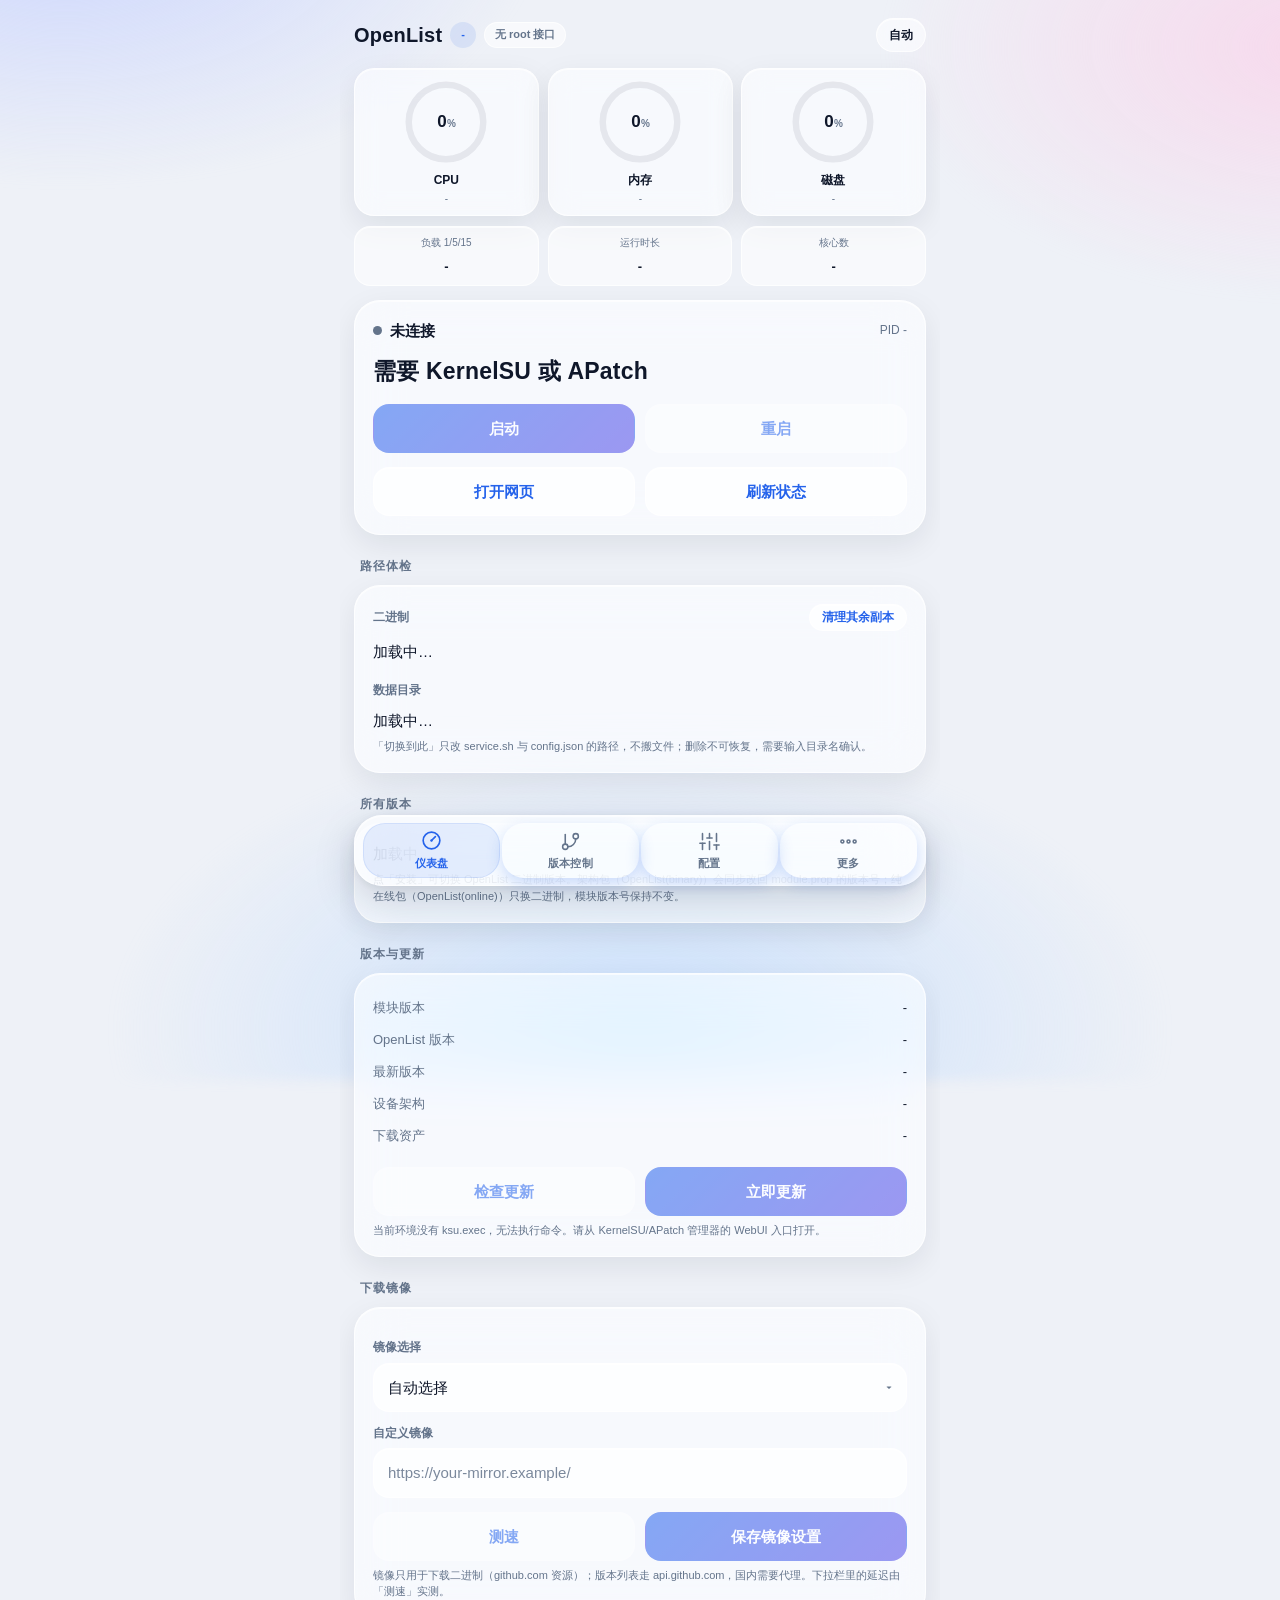
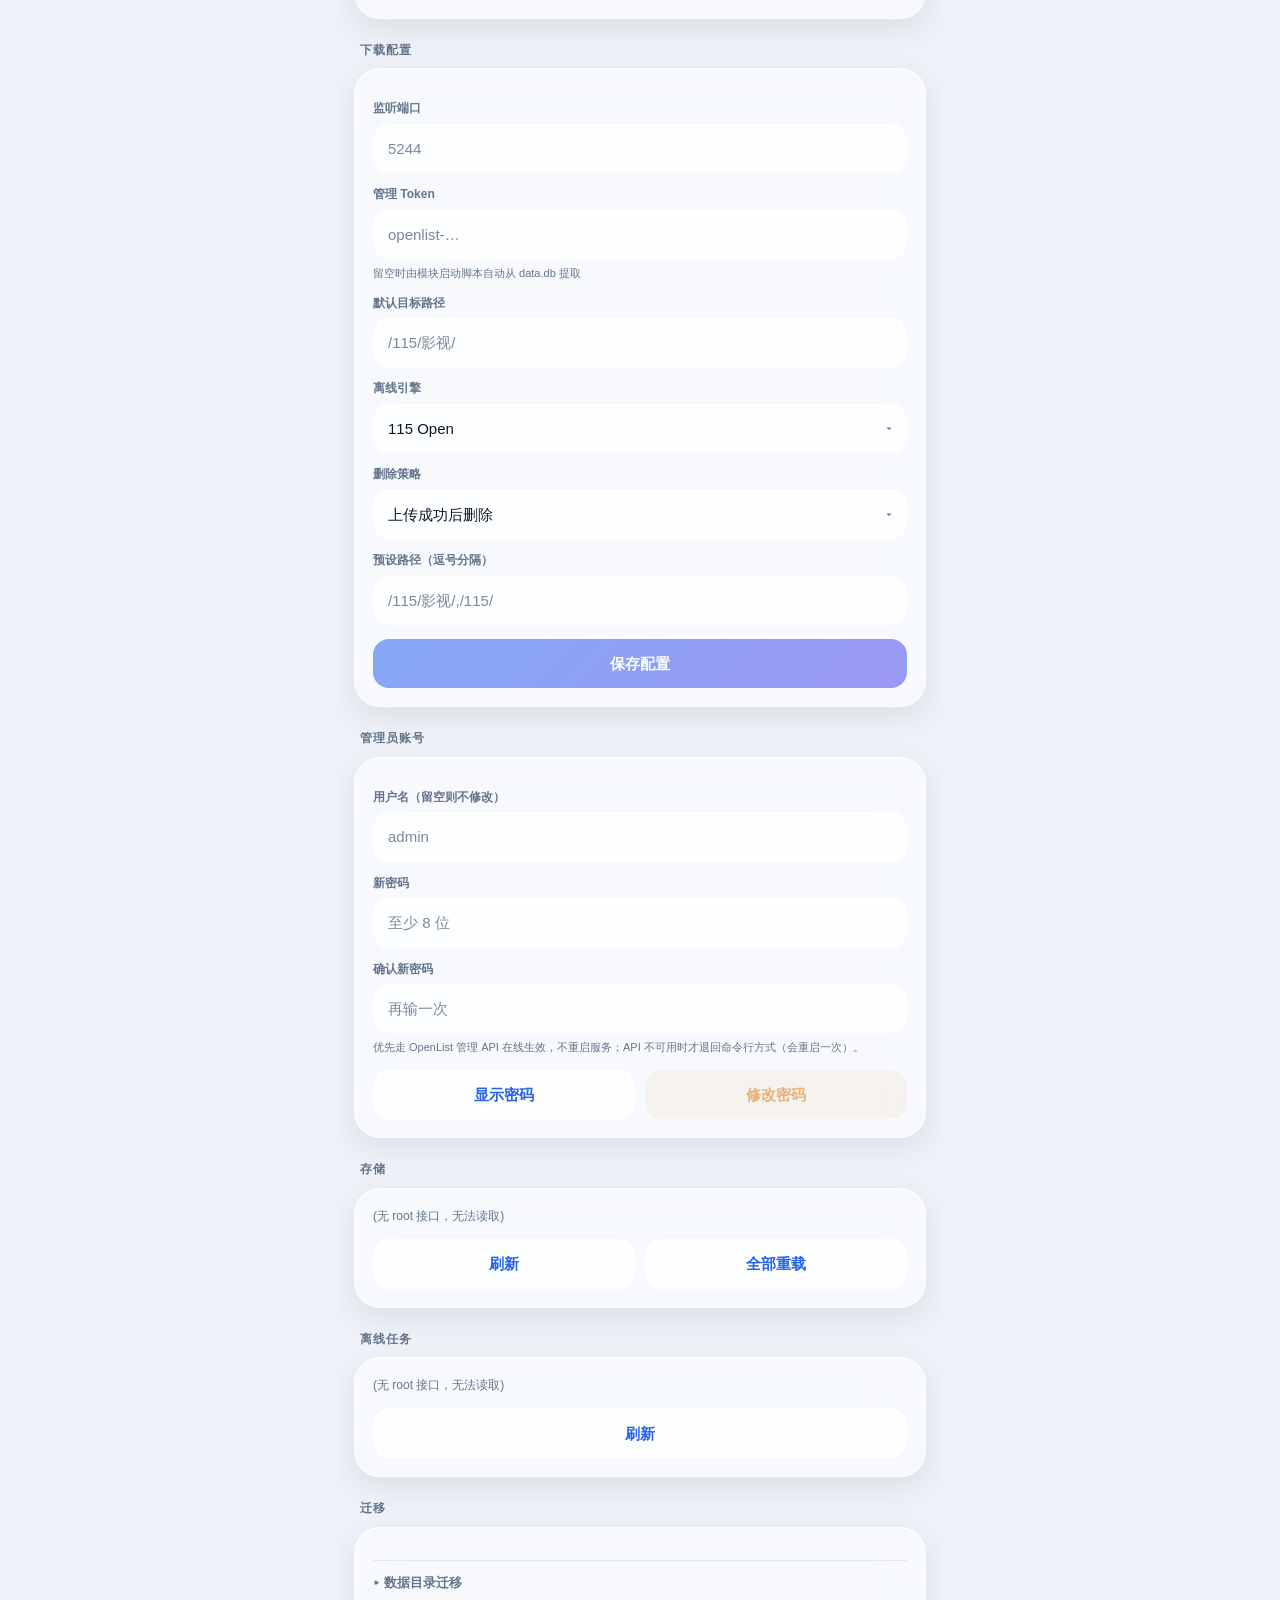
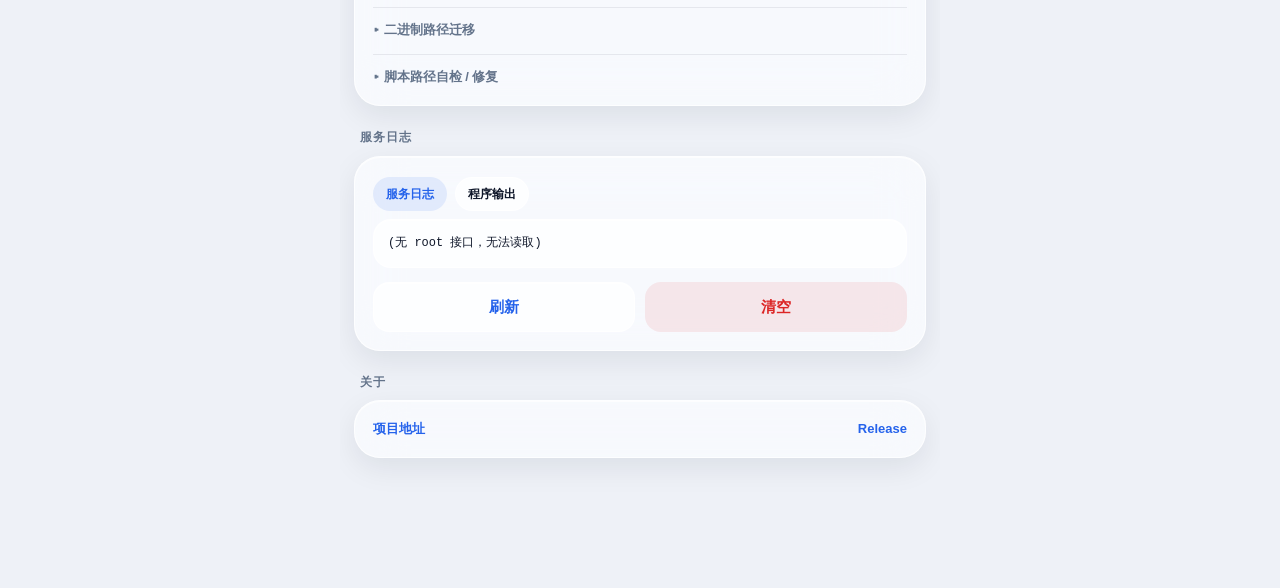
==== commit 373e1ea9: "fix(webui): 导航条宽度超出视口，整页横向溢出、卡片被裁 问题 - 底部导航只露出 3 个按钮（仪表盘/版本控制/配置），第 4 个「更多」跑到屏幕外；   同时整页出现横向溢出：卡片右边缘" ====
--- a/OpenList-Magisk/webroot/index.html
+++ b/OpenList-Magisk/webroot/index.html
@@ -4,7 +4,8 @@
 <meta charset="utf-8">
 <meta name="viewport" content="width=device-width, initial-scale=1, viewport-fit=cover">
 <title>OpenList 控制台</title>
-<link rel="stylesheet" href="./style.css">
+<!-- 改 app.js / style.css 后把下面的 v= 一起改掉，否则 WebView 会复用缓存里的旧文件 -->
+<link rel="stylesheet" href="./style.css?v=20261124c">
 </head>
 <!-- data-tab 预置 dash：首屏直接只显示仪表盘，避免 JS 执行前所有面板一起闪出来 -->
 <body data-pane="dash">
@@ -300,6 +301,6 @@
 </nav>
 
 <div class="toast" id="toast"></div>
-<script src="./app.js"></script>
+<script src="./app.js?v=20261124c"></script>
 </body>
 </html>
--- a/OpenList-Magisk/webroot/style.css
+++ b/OpenList-Magisk/webroot/style.css
@@ -52,7 +52,7 @@
 }
 
 *{box-sizing:border-box;-webkit-tap-highlight-color:transparent}
-html,body{margin:0;padding:0;min-height:100%}
+html,body{margin:0;padding:0;min-height:100%;max-width:100%;overflow-x:hidden}
 
 body{
   position:relative;
@@ -370,9 +370,10 @@
 
 .tabbar{
   position:fixed;
-  /* 居中限宽：宽屏（平板/桌面浏览器）下不会拉成一条横贯全屏，和 600px 宽的内容对齐 */
-  left:50%;width:calc(100% - 28px);max-width:572px;
-  transform:translateX(-50%);
+  /* 用 left/right + margin:auto 居中限宽，不用 transform：
+     left:50% + translateX(-50%) 在部分 WebView 里算出的宽度会超过视口，
+     超出的部分既把导航条推出屏幕，又给整页制造横向溢出（卡片右侧被裁）。 */
+  left:14px;right:14px;margin:0 auto;max-width:572px;
   bottom:calc(14px + env(safe-area-inset-bottom));
   z-index:60;
   display:flex;align-items:stretch;gap:2px;
@@ -386,12 +387,12 @@
   transition:transform .28s cubic-bezier(.22,1,.36,1), box-shadow .28s ease;
 }
 .tabbar.up{
-  transform:translateX(-50%) translateY(-3px);
+  transform:translateY(-3px);
   box-shadow:0 20px 52px rgba(15,23,42,.22), 0 2px 10px rgba(15,23,42,.09), var(--inner);
 }
 
 .tab{
-  flex:1;position:relative;
+  flex:1 1 0;min-width:0;position:relative;
   display:flex;flex-direction:column;align-items:center;gap:3px;
   border:0;background:none;cursor:pointer;font-family:inherit;
   font-size:10.5px;letter-spacing:.2px;
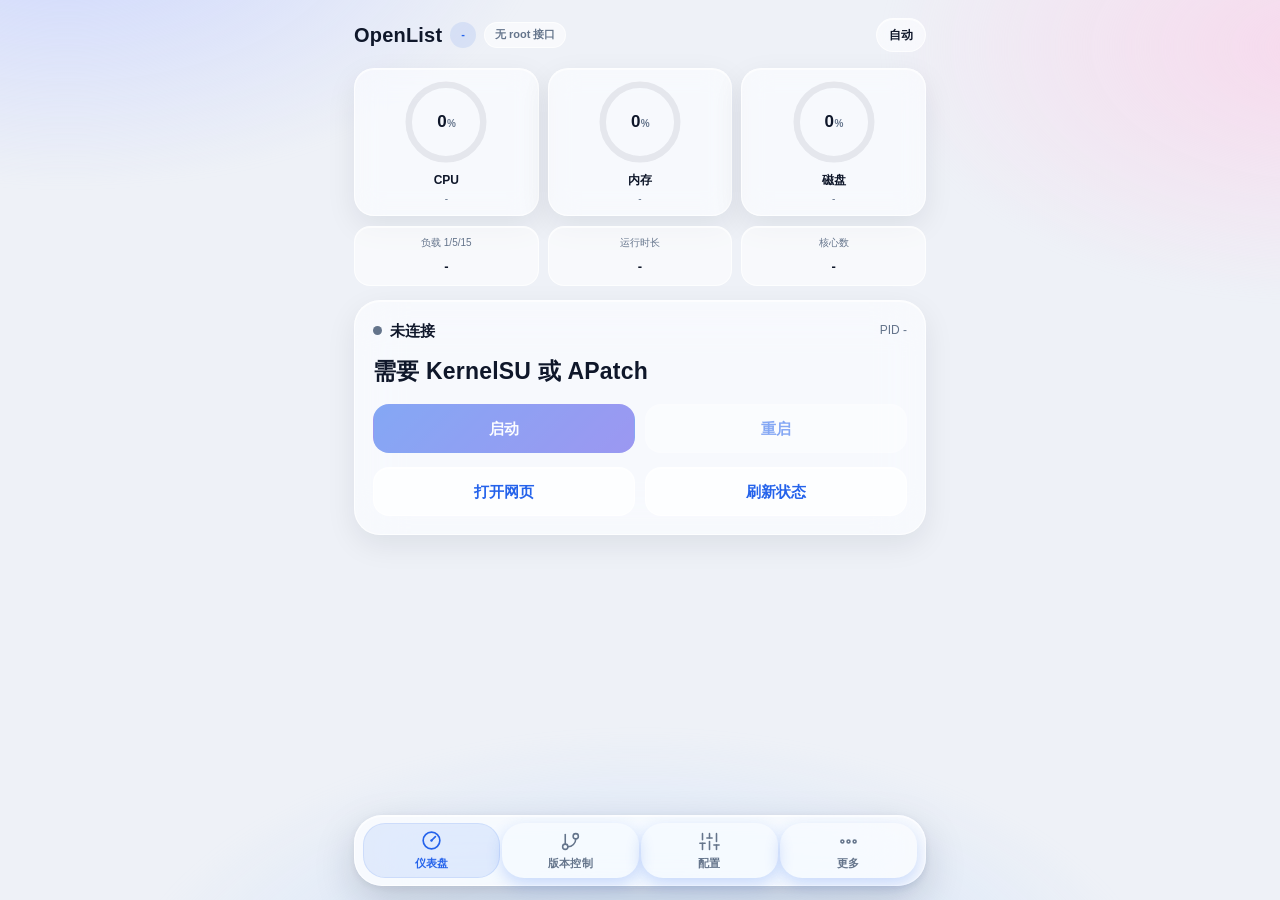
==== commit 4a14784a: "fix(webui): body 的 data-tab 被误改成 data-pane；去掉 file:// 下必失败的 ?v= 缓存参数 问题（两个，叠在一起） 1) <body> 上的 data-t" ====
--- a/OpenList-Magisk/webroot/index.html
+++ b/OpenList-Magisk/webroot/index.html
@@ -4,11 +4,10 @@
 <meta charset="utf-8">
 <meta name="viewport" content="width=device-width, initial-scale=1, viewport-fit=cover">
 <title>OpenList 控制台</title>
-<!-- 改 app.js / style.css 后把下面的 v= 一起改掉，否则 WebView 会复用缓存里的旧文件 -->
-<link rel="stylesheet" href="./style.css?v=20261124c">
+<link rel="stylesheet" href="./style.css">
 </head>
 <!-- data-tab 预置 dash：首屏直接只显示仪表盘，避免 JS 执行前所有面板一起闪出来 -->
-<body data-pane="dash">
+<body data-tab="dash">
 
 <div class="top">
   <h1>OpenList</h1>
@@ -301,6 +300,6 @@
 </nav>
 
 <div class="toast" id="toast"></div>
-<script src="./app.js?v=20261124c"></script>
+<script src="./app.js"></script>
 </body>
 </html>
--- a/OpenList-Magisk/webroot/style.css
+++ b/OpenList-Magisk/webroot/style.css
@@ -52,7 +52,7 @@
 }
 
 *{box-sizing:border-box;-webkit-tap-highlight-color:transparent}
-html,body{margin:0;padding:0;min-height:100%;max-width:100%;overflow-x:hidden}
+html,body{margin:0;padding:0;min-height:100%}
 
 body{
   position:relative;
@@ -366,7 +366,7 @@
 .scanconfirm .hint{color:var(--err);word-break:break-all;margin:0}
 
 /* ── 底部悬浮导航（大圆角 / 磨砂玻璃） ── */
-body{padding-bottom:calc(116px + env(safe-area-inset-bottom))}
+body{padding-bottom:116px;padding-bottom:calc(116px + env(safe-area-inset-bottom))}
 
 .tabbar{
   position:fixed;
@@ -374,6 +374,7 @@
      left:50% + translateX(-50%) 在部分 WebView 里算出的宽度会超过视口，
      超出的部分既把导航条推出屏幕，又给整页制造横向溢出（卡片右侧被裁）。 */
   left:14px;right:14px;margin:0 auto;max-width:572px;
+  bottom:14px;
   bottom:calc(14px + env(safe-area-inset-bottom));
   z-index:60;
   display:flex;align-items:stretch;gap:2px;
